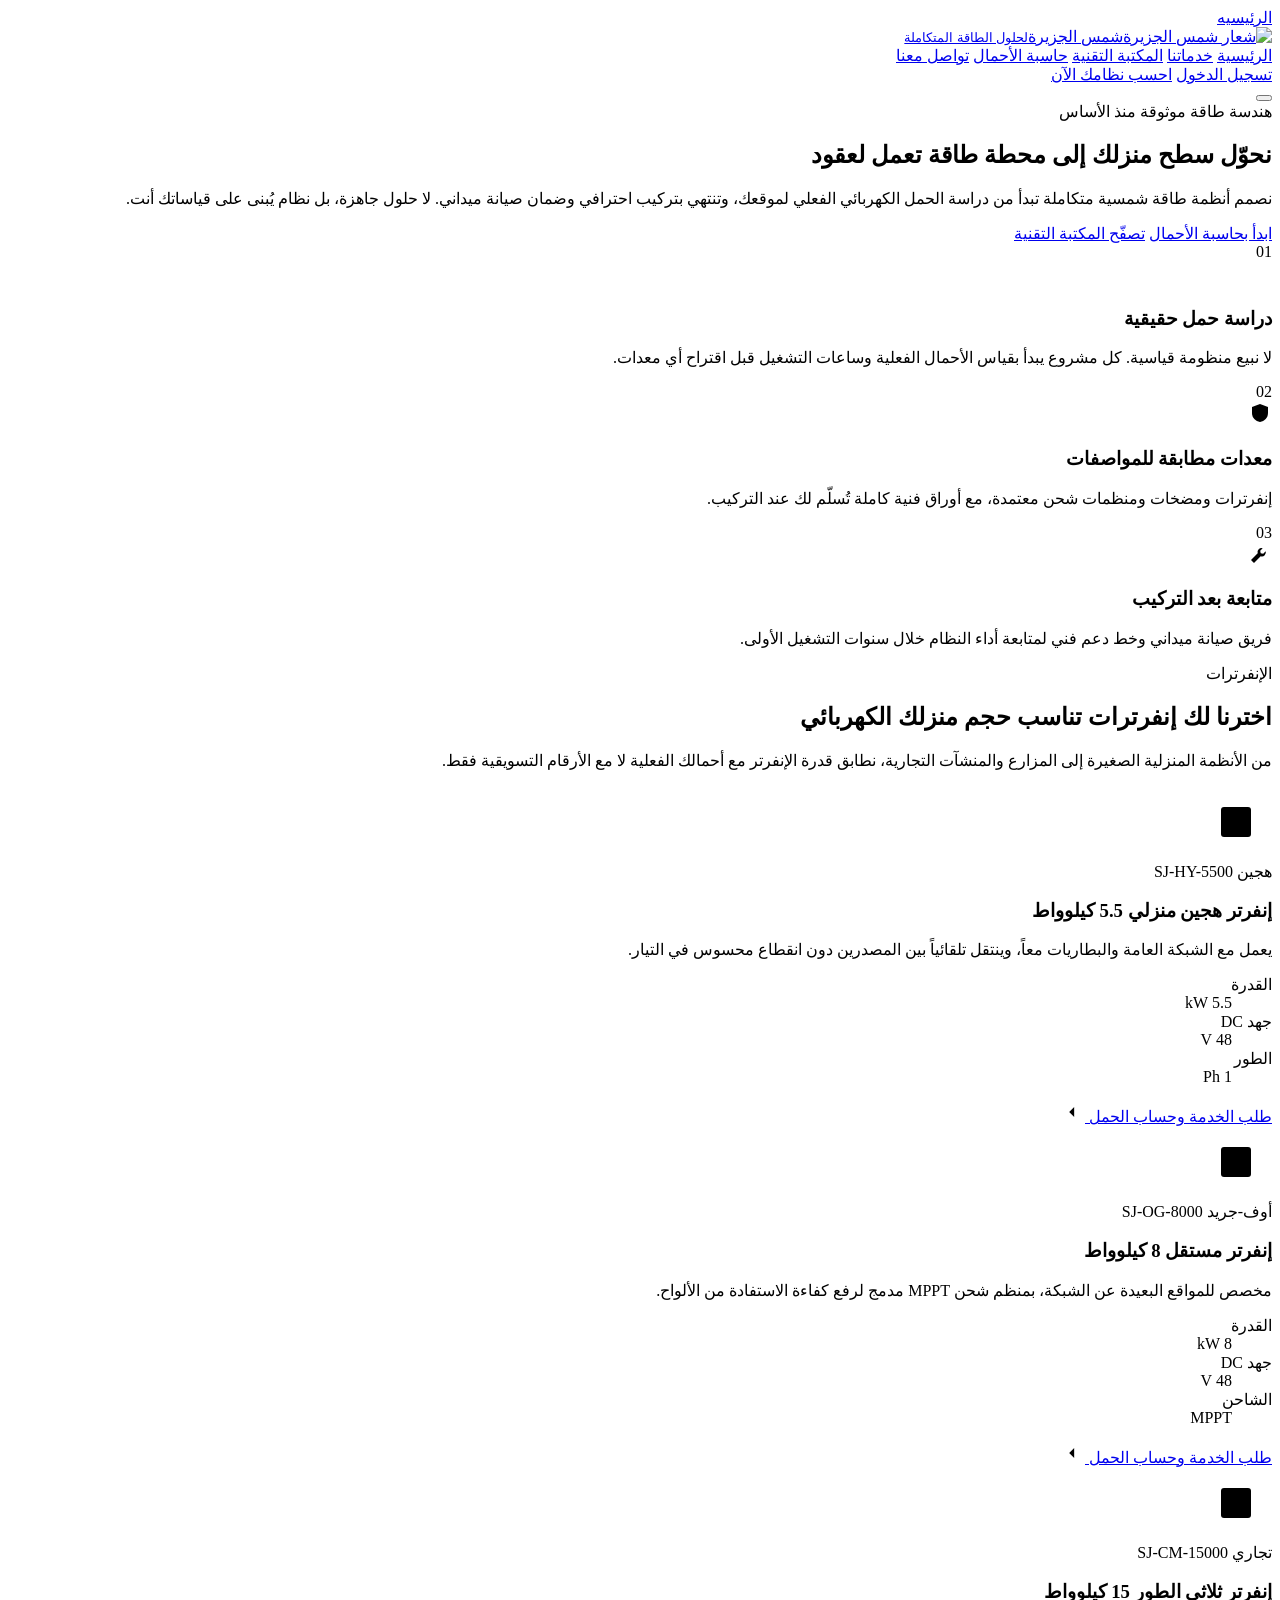
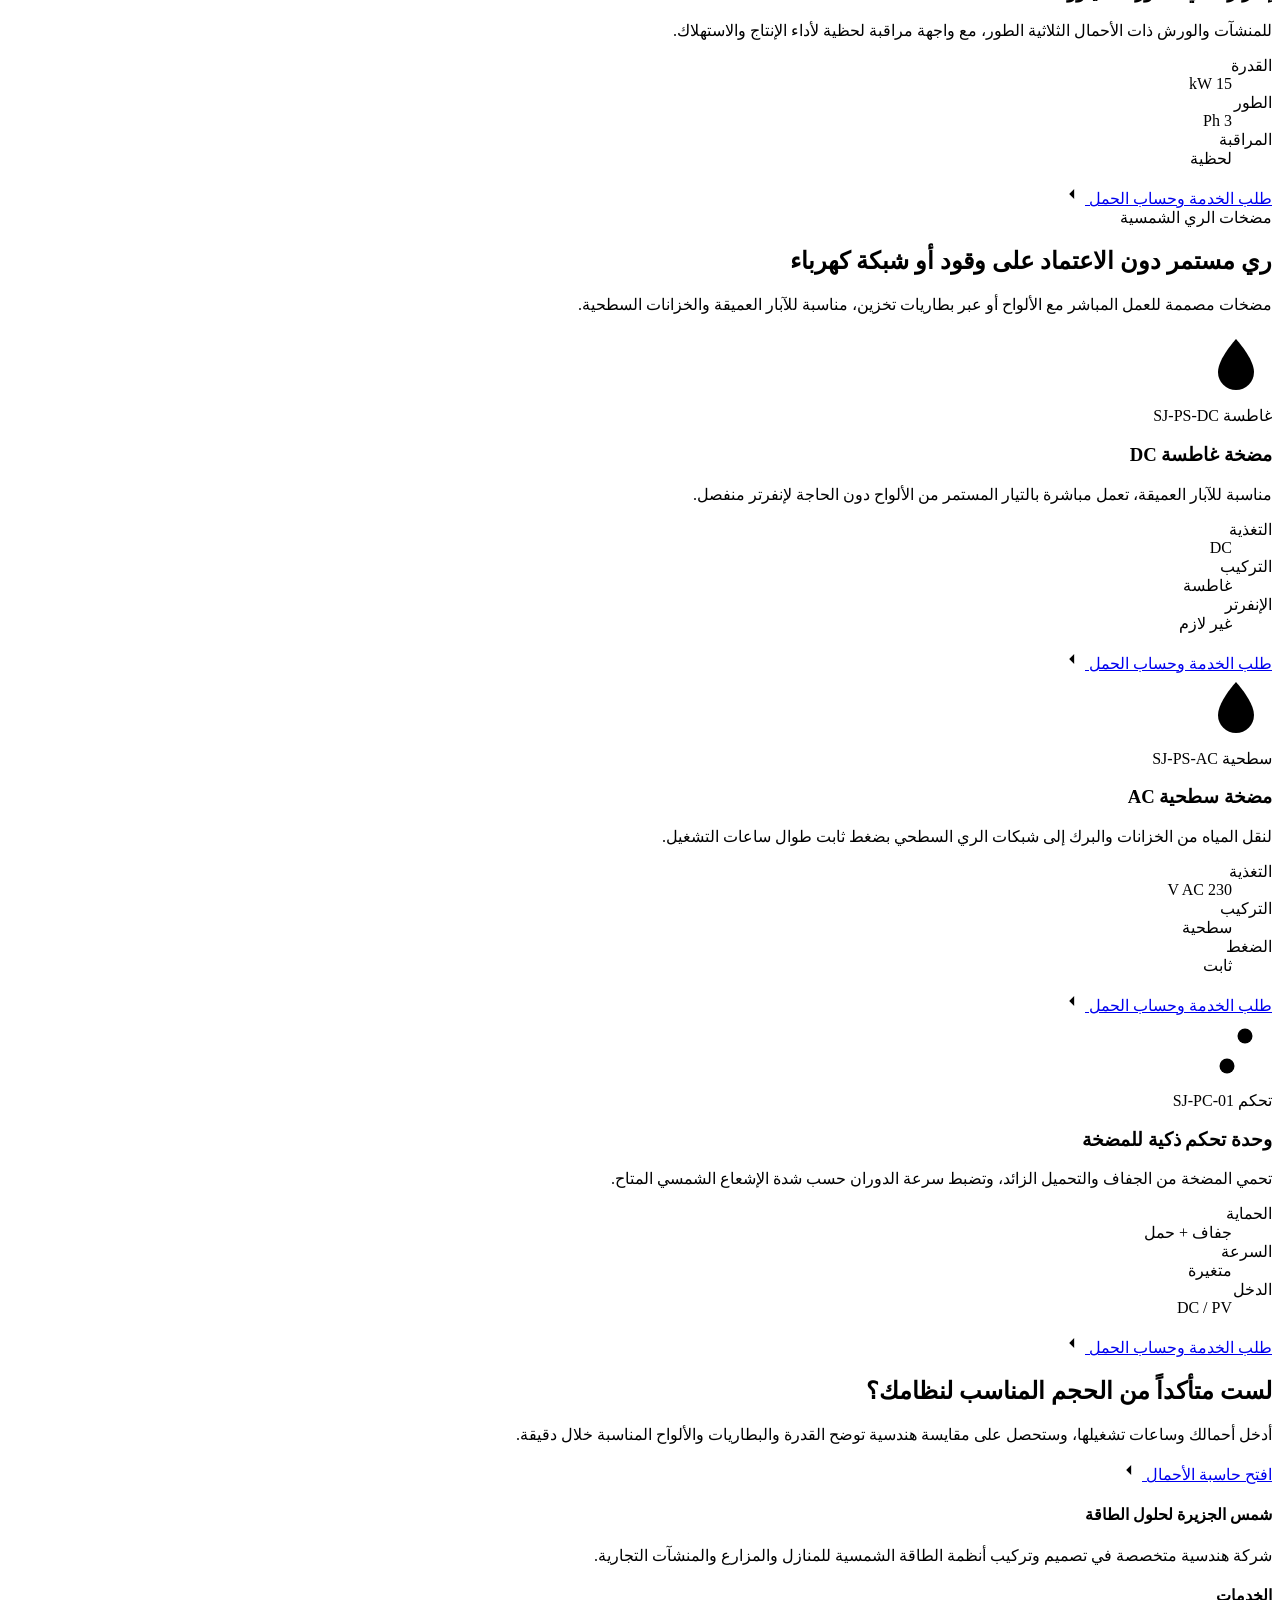
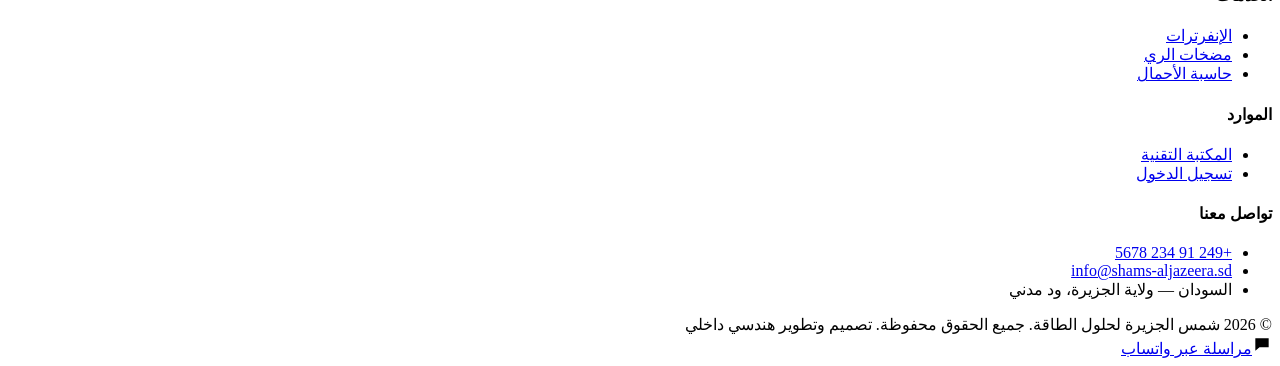
==== index.html @ b2b32249 "Stage 1: HTML pages" ====
<!DOCTYPE html>
<html lang="ar" dir="rtl">
  <head>
    <meta charset="UTF-8">
    <meta name="viewport" content="width=device-width, initial-scale=1.0">
    <title>شمس الجزيرة لحلول الطاقة | أنظمة طاقة شمسية متكاملة</title>
    <meta name="description" content="شمس الجزيرة لحلول الطاقة — تصميم وتوريد وتركيب أنظمة الطاقة الشمسية، الإنفرترات، ومضخات الري الشمسية بضمان هندسي حقيقي في السودان.">
    <link rel="stylesheet" href="style.css">
    <meta name="theme-color" content="#1A2930">
    <link rel="icon" href="favicon.ico" sizes="any">
    <link rel="icon" type="image/png" href="images/logo.png">
    <link rel="apple-touch-icon" href="images/apple-touch-icon.png">
  </head>
  <body>
    <a class="skip-link" href="#main">الرئيسيه</a>
    <noscript>
      <div class="noscript-bar">يتطلب هذا الموقع تفعيل JavaScript لعمل الحاسبة وتسجيل الدخول.</div>
    </noscript>
    <header class="site-header" id="siteHeader">
      <div class="container navbar">
        <!-- ضع صورة الشعار في المسار images/logo.png -->
        <a href="index.html" class="brand" aria-label="شمس الجزيرة لحلول الطاقة - الرئيسية"><img src="images/logo.png" class="brand-logo" width="48" height="48" alt="شعار شمس الجزيرة"><span class="brand-name">شمس الجزيرة<small>لحلول الطاقة المتكاملة</small></span></a>
        <nav class="nav-links" id="navLinks" aria-label="التنقل الرئيسي">
          <a href="index.html" class="is-active" aria-current="page">الرئيسية</a>
          <a href="index.html#services">خدماتنا</a>
          <a href="knowledge.html">المكتبة التقنية</a>
          <a href="calculator.html">حاسبة الأحمال</a>
          <a href="index.html#contact">تواصل معنا</a>
        </nav>
        <div class="nav-actions">
          <a href="login.html" class="btn btn-secondary btn-sm">تسجيل الدخول</a>
          <a href="calculator.html" class="btn btn-primary btn-sm">احسب نظامك الآن</a>
        </div>
        <button type="button" class="nav-toggle" id="navToggle" aria-label="فتح القائمة" aria-expanded="false" aria-controls="navLinks"><span></span><span></span><span></span></button>
      </div>
    </header>
    <main id="main">
      <section class="hero">
        <div class="container hero-inner">
          <div class="hero-copy">
            <span class="badge">هندسة طاقة موثوقة منذ الأساس</span>
            <h1>نحوّل سطح منزلك إلى محطة طاقة تعمل لعقود</h1>
            <p>نصمم أنظمة طاقة شمسية متكاملة تبدأ من دراسة الحمل الكهربائي الفعلي لموقعك، وتنتهي بتركيب احترافي وضمان صيانة ميداني. لا حلول جاهزة، بل نظام يُبنى على قياساتك أنت.</p>
            <div class="hero-actions">
              <a href="calculator.html" class="btn btn-primary btn-lg">ابدأ بحاسبة الأحمال</a>
              <a href="knowledge.html" class="btn btn-secondary btn-lg">تصفّح المكتبة التقنية</a>
            </div>
          </div>
          <div class="hero-visual">
            <div class="hero-image-wrapper">
              <img src="images/hero-solar.jpg" alt="ألواح طاقة شمسية مركبة على سطح" class="hero-img" width="480" height="320" onerror="this.parentNode.style.display='none'">
            </div>
          </div>
        </div>
      </section>
      <section class="section section--tight">
        <div class="container">
          <div class="grid grid-3">
            <div class="card card-feature">
              <span class="card-index mono">01</span>
              <div class="card-icon">
                <svg class="ico" viewBox="0 0 24 24" aria-hidden="true" width="24" height="24"><path d="M4 20V10M10 20V4M16 20v-8M22 20H2"/></svg>
              </div>
              <h3>دراسة حمل حقيقية</h3>
              <p>لا نبيع منظومة قياسية. كل مشروع يبدأ بقياس الأحمال الفعلية وساعات التشغيل قبل اقتراح أي معدات.</p>
            </div>
            <div class="card card-feature">
              <span class="card-index mono">02</span>
              <div class="card-icon">
                <svg class="ico" viewBox="0 0 24 24" aria-hidden="true" width="24" height="24"><path d="M12 3l8 3v6c0 5-3.5 8-8 9-4.5-1-8-4-8-9V6z"/><path d="M9 12l2 2 4-4"/></svg>
              </div>
              <h3>معدات مطابقة للمواصفات</h3>
              <p>إنفرترات ومضخات ومنظمات شحن معتمدة، مع أوراق فنية كاملة تُسلّم لك عند التركيب.</p>
            </div>
            <div class="card card-feature">
              <span class="card-index mono">03</span>
              <div class="card-icon">
                <svg class="ico" viewBox="0 0 24 24" aria-hidden="true" width="24" height="24"><path d="M14.7 6.3a4 4 0 0 0-5 5L3 18l3 3 6.7-6.7a4 4 0 0 0 5-5l-2.5 2.5-2.5-.5-.5-2.5z"/></svg>
              </div>
              <h3>متابعة بعد التركيب</h3>
              <p>فريق صيانة ميداني وخط دعم فني لمتابعة أداء النظام خلال سنوات التشغيل الأولى.</p>
            </div>
          </div>
        </div>
      </section>
      <section class="section section--white" id="services">
        <div class="container">
          <div class="section-head">
            <span class="badge">الإنفرترات</span>
            <h2 class="mt-sm">اخترنا لك إنفرترات تناسب حجم منزلك الكهربائي</h2>
            <p>من الأنظمة المنزلية الصغيرة إلى المزارع والمنشآت التجارية، نطابق قدرة الإنفرتر مع أحمالك الفعلية لا مع الأرقام التسويقية فقط.</p>
          </div>
          <div class="grid grid-3">
            <div class="card card-product">
              <div class="media">
                <svg class="ico" viewBox="0 0 24 24" aria-hidden="true" width="72" height="72"><rect x="7" y="7" width="10" height="10" rx="1"/><path d="M9 3v4M15 3v4M9 17v4M15 17v4M3 9h4M3 15h4M17 9h4M17 15h4"/></svg>
                <img src="images/hybrid-inverter.jpg" alt="إنفرتر هجين منزلي" width="400" height="267" loading="lazy" onerror="this.style.display='none'">
              </div>
              <div class="card-body">
                <div class="card-meta">
                  <span class="badge">هجين</span>
                  <span class="model-tag ltr">SJ-HY-5500</span>
                </div>
                <h3>إنفرتر هجين منزلي 5.5 كيلوواط</h3>
                <p>يعمل مع الشبكة العامة والبطاريات معاً، وينتقل تلقائياً بين المصدرين دون انقطاع محسوس في التيار.</p>
                <dl class="spec-table">
                  <div>
                    <dt>القدرة</dt>
                    <dd>5.5 kW</dd>
                  </div>
                  <div>
                    <dt>جهد DC</dt>
                    <dd>48 V</dd>
                  </div>
                  <div>
                    <dt>الطور</dt>
                    <dd>1 Ph</dd>
                  </div>
                </dl>
                <a href="calculator.html" class="service-request-btn" data-service="إنفرتر هجين منزلي 5.5 كيلوواط">طلب الخدمة وحساب الحمل <svg class="ico" viewBox="0 0 24 24" aria-hidden="true" width="20" height="20"><path d="M19 12H5m6-6-6 6 6 6"/></svg></a>
              </div>
            </div>
            <div class="card card-product">
              <div class="media">
                <svg class="ico" viewBox="0 0 24 24" aria-hidden="true" width="72" height="72"><rect x="7" y="7" width="10" height="10" rx="1"/><path d="M9 3v4M15 3v4M9 17v4M15 17v4M3 9h4M3 15h4M17 9h4M17 15h4"/></svg>
                <img src="images/offgrid-inverter.jpg" alt="إنفرتر مستقل أوف-جريد" width="400" height="267" loading="lazy" onerror="this.style.display='none'">
              </div>
              <div class="card-body">
                <div class="card-meta">
                  <span class="badge">أوف-جريد</span>
                  <span class="model-tag ltr">SJ-OG-8000</span>
                </div>
                <h3>إنفرتر مستقل 8 كيلوواط</h3>
                <p>مخصص للمواقع البعيدة عن الشبكة، بمنظم شحن MPPT مدمج لرفع كفاءة الاستفادة من الألواح.</p>
                <dl class="spec-table">
                  <div>
                    <dt>القدرة</dt>
                    <dd>8 kW</dd>
                  </div>
                  <div>
                    <dt>جهد DC</dt>
                    <dd>48 V</dd>
                  </div>
                  <div>
                    <dt>الشاحن</dt>
                    <dd>MPPT</dd>
                  </div>
                </dl>
                <a href="calculator.html" class="service-request-btn" data-service="إنفرتر مستقل 8 كيلوواط">طلب الخدمة وحساب الحمل <svg class="ico" viewBox="0 0 24 24" aria-hidden="true" width="20" height="20"><path d="M19 12H5m6-6-6 6 6 6"/></svg></a>
              </div>
            </div>
            <div class="card card-product">
              <div class="media">
                <svg class="ico" viewBox="0 0 24 24" aria-hidden="true" width="72" height="72"><rect x="7" y="7" width="10" height="10" rx="1"/><path d="M9 3v4M15 3v4M9 17v4M15 17v4M3 9h4M3 15h4M17 9h4M17 15h4"/></svg>
                <img src="images/commercial-inverter.jpg" alt="إنفرتر تجاري ثلاثي الطور" width="400" height="267" loading="lazy" onerror="this.style.display='none'">
              </div>
              <div class="card-body">
                <div class="card-meta">
                  <span class="badge">تجاري</span>
                  <span class="model-tag ltr">SJ-CM-15000</span>
                </div>
                <h3>إنفرتر ثلاثي الطور 15 كيلوواط</h3>
                <p>للمنشآت والورش ذات الأحمال الثلاثية الطور، مع واجهة مراقبة لحظية لأداء الإنتاج والاستهلاك.</p>
                <dl class="spec-table">
                  <div>
                    <dt>القدرة</dt>
                    <dd>15 kW</dd>
                  </div>
                  <div>
                    <dt>الطور</dt>
                    <dd>3 Ph</dd>
                  </div>
                  <div>
                    <dt>المراقبة</dt>
                    <dd>لحظية</dd>
                  </div>
                </dl>
                <a href="calculator.html" class="service-request-btn" data-service="إنفرتر ثلاثي الطور 15 كيلوواط">طلب الخدمة وحساب الحمل <svg class="ico" viewBox="0 0 24 24" aria-hidden="true" width="20" height="20"><path d="M19 12H5m6-6-6 6 6 6"/></svg></a>
              </div>
            </div>
          </div>
        </div>
      </section>
      <section class="section section--tight" id="pumps">
        <div class="container">
          <div class="section-head">
            <span class="badge">مضخات الري الشمسية</span>
            <h2 class="mt-sm">ري مستمر دون الاعتماد على وقود أو شبكة كهرباء</h2>
            <p>مضخات مصممة للعمل المباشر مع الألواح أو عبر بطاريات تخزين، مناسبة للآبار العميقة والخزانات السطحية.</p>
          </div>
          <div class="grid grid-3">
            <div class="card card-product">
              <div class="media">
                <svg class="ico" viewBox="0 0 24 24" aria-hidden="true" width="72" height="72"><path d="M12 3s6 6.5 6 11a6 6 0 0 1-12 0c0-4.5 6-11 6-11z"/></svg>
                <img src="images/dc-submersible-pump.jpg" alt="مضخة غاطسة تيار مستمر" width="400" height="267" loading="lazy" onerror="this.style.display='none'">
              </div>
              <div class="card-body">
                <div class="card-meta">
                  <span class="badge">غاطسة</span>
                  <span class="model-tag ltr">SJ-PS-DC</span>
                </div>
                <h3>مضخة غاطسة DC</h3>
                <p>مناسبة للآبار العميقة، تعمل مباشرة بالتيار المستمر من الألواح دون الحاجة لإنفرتر منفصل.</p>
                <dl class="spec-table">
                  <div>
                    <dt>التغذية</dt>
                    <dd>DC</dd>
                  </div>
                  <div>
                    <dt>التركيب</dt>
                    <dd>غاطسة</dd>
                  </div>
                  <div>
                    <dt>الإنفرتر</dt>
                    <dd>غير لازم</dd>
                  </div>
                </dl>
                <a href="calculator.html" class="service-request-btn" data-service="مضخة غاطسة DC">طلب الخدمة وحساب الحمل <svg class="ico" viewBox="0 0 24 24" aria-hidden="true" width="20" height="20"><path d="M19 12H5m6-6-6 6 6 6"/></svg></a>
              </div>
            </div>
            <div class="card card-product">
              <div class="media">
                <svg class="ico" viewBox="0 0 24 24" aria-hidden="true" width="72" height="72"><path d="M12 3s6 6.5 6 11a6 6 0 0 1-12 0c0-4.5 6-11 6-11z"/></svg>
                <img src="images/ac-surface-pump.jpg" alt="مضخة سطحية تيار متردد" width="400" height="267" loading="lazy" onerror="this.style.display='none'">
              </div>
              <div class="card-body">
                <div class="card-meta">
                  <span class="badge">سطحية</span>
                  <span class="model-tag ltr">SJ-PS-AC</span>
                </div>
                <h3>مضخة سطحية AC</h3>
                <p>لنقل المياه من الخزانات والبرك إلى شبكات الري السطحي بضغط ثابت طوال ساعات التشغيل.</p>
                <dl class="spec-table">
                  <div>
                    <dt>التغذية</dt>
                    <dd>230 V AC</dd>
                  </div>
                  <div>
                    <dt>التركيب</dt>
                    <dd>سطحية</dd>
                  </div>
                  <div>
                    <dt>الضغط</dt>
                    <dd>ثابت</dd>
                  </div>
                </dl>
                <a href="calculator.html" class="service-request-btn" data-service="مضخة سطحية AC">طلب الخدمة وحساب الحمل <svg class="ico" viewBox="0 0 24 24" aria-hidden="true" width="20" height="20"><path d="M19 12H5m6-6-6 6 6 6"/></svg></a>
              </div>
            </div>
            <div class="card card-product">
              <div class="media">
                <svg class="ico" viewBox="0 0 24 24" aria-hidden="true" width="72" height="72"><path d="M4 7h8M18 7h2M4 17h2M12 17h8"/><circle cx="15" cy="7" r="2.5"/><circle cx="9" cy="17" r="2.5"/></svg>
                <img src="images/pump-controller.jpg" alt="وحدة تحكم ذكية للمضخة" width="400" height="267" loading="lazy" onerror="this.style.display='none'">
              </div>
              <div class="card-body">
                <div class="card-meta">
                  <span class="badge">تحكم</span>
                  <span class="model-tag ltr">SJ-PC-01</span>
                </div>
                <h3>وحدة تحكم ذكية للمضخة</h3>
                <p>تحمي المضخة من الجفاف والتحميل الزائد، وتضبط سرعة الدوران حسب شدة الإشعاع الشمسي المتاح.</p>
                <dl class="spec-table">
                  <div>
                    <dt>الحماية</dt>
                    <dd>جفاف + حمل</dd>
                  </div>
                  <div>
                    <dt>السرعة</dt>
                    <dd>متغيرة</dd>
                  </div>
                  <div>
                    <dt>الدخل</dt>
                    <dd>DC / PV</dd>
                  </div>
                </dl>
                <a href="calculator.html" class="service-request-btn" data-service="وحدة تحكم ذكية للمضخة">طلب الخدمة وحساب الحمل <svg class="ico" viewBox="0 0 24 24" aria-hidden="true" width="20" height="20"><path d="M19 12H5m6-6-6 6 6 6"/></svg></a>
              </div>
            </div>
          </div>
        </div>
      </section>
      <section class="section">
        <div class="container">
          <div class="card cta-band">
            <div>
              <h2>لست متأكداً من الحجم المناسب لنظامك؟</h2>
              <p class="mt-sm">أدخل أحمالك وساعات تشغيلها، وستحصل على مقايسة هندسية توضح القدرة والبطاريات والألواح المناسبة خلال دقيقة.</p>
            </div>
            <a href="calculator.html" class="btn btn-success btn-lg">افتح حاسبة الأحمال <svg class="ico" viewBox="0 0 24 24" aria-hidden="true" width="20" height="20"><path d="M19 12H5m6-6-6 6 6 6"/></svg></a>
          </div>
        </div>
      </section>
    </main>
    <footer class="site-footer" id="contact">
      <div class="container footer-inner">
        <div class="footer-col">
          <h4>شمس الجزيرة لحلول الطاقة</h4>
          <p>شركة هندسية متخصصة في تصميم وتركيب أنظمة الطاقة الشمسية للمنازل والمزارع والمنشآت التجارية.</p>
        </div>
        <div class="footer-col">
          <h4>الخدمات</h4>
          <ul>
            <li><a href="index.html#services">الإنفرترات</a></li>
            <li><a href="index.html#pumps">مضخات الري</a></li>
            <li><a href="calculator.html">حاسبة الأحمال</a></li>
          </ul>
        </div>
        <div class="footer-col">
          <h4>الموارد</h4>
          <ul>
            <li><a href="knowledge.html">المكتبة التقنية</a></li>
            <li><a href="login.html">تسجيل الدخول</a></li>
          </ul>
        </div>
        <div class="footer-col">
          <h4>تواصل معنا</h4>
          <ul>
            <li><a href="tel:+249912345678" class="ltr mono">+249 91 234 5678</a></li>
            <li><a href="mailto:info@shams-aljazeera.sd">info@shams-aljazeera.sd</a></li>
            <li>السودان — ولاية الجزيرة، ود مدني</li>
          </ul>
        </div>
      </div>
      <div class="container footer-bottom">
        <span>© 2026 شمس الجزيرة لحلول الطاقة. جميع الحقوق محفوظة.</span>
        <span>تصميم وتطوير هندسي داخلي</span>
      </div>
    </footer>
    <a class="float-contact no-print" href="https://wa.me/249912345678" target="_blank" rel="noopener" aria-label="مراسلة شمس الجزيرة عبر واتساب"><svg class="ico" viewBox="0 0 24 24" aria-hidden="true" width="20" height="20"><path d="M4 5h16v11H9l-5 4z"/><path d="M8 9h8M8 12h5"/></svg><span>مراسلة عبر واتساب</span></a>
    <script src="calc.js"></script>
  </body>
</html>
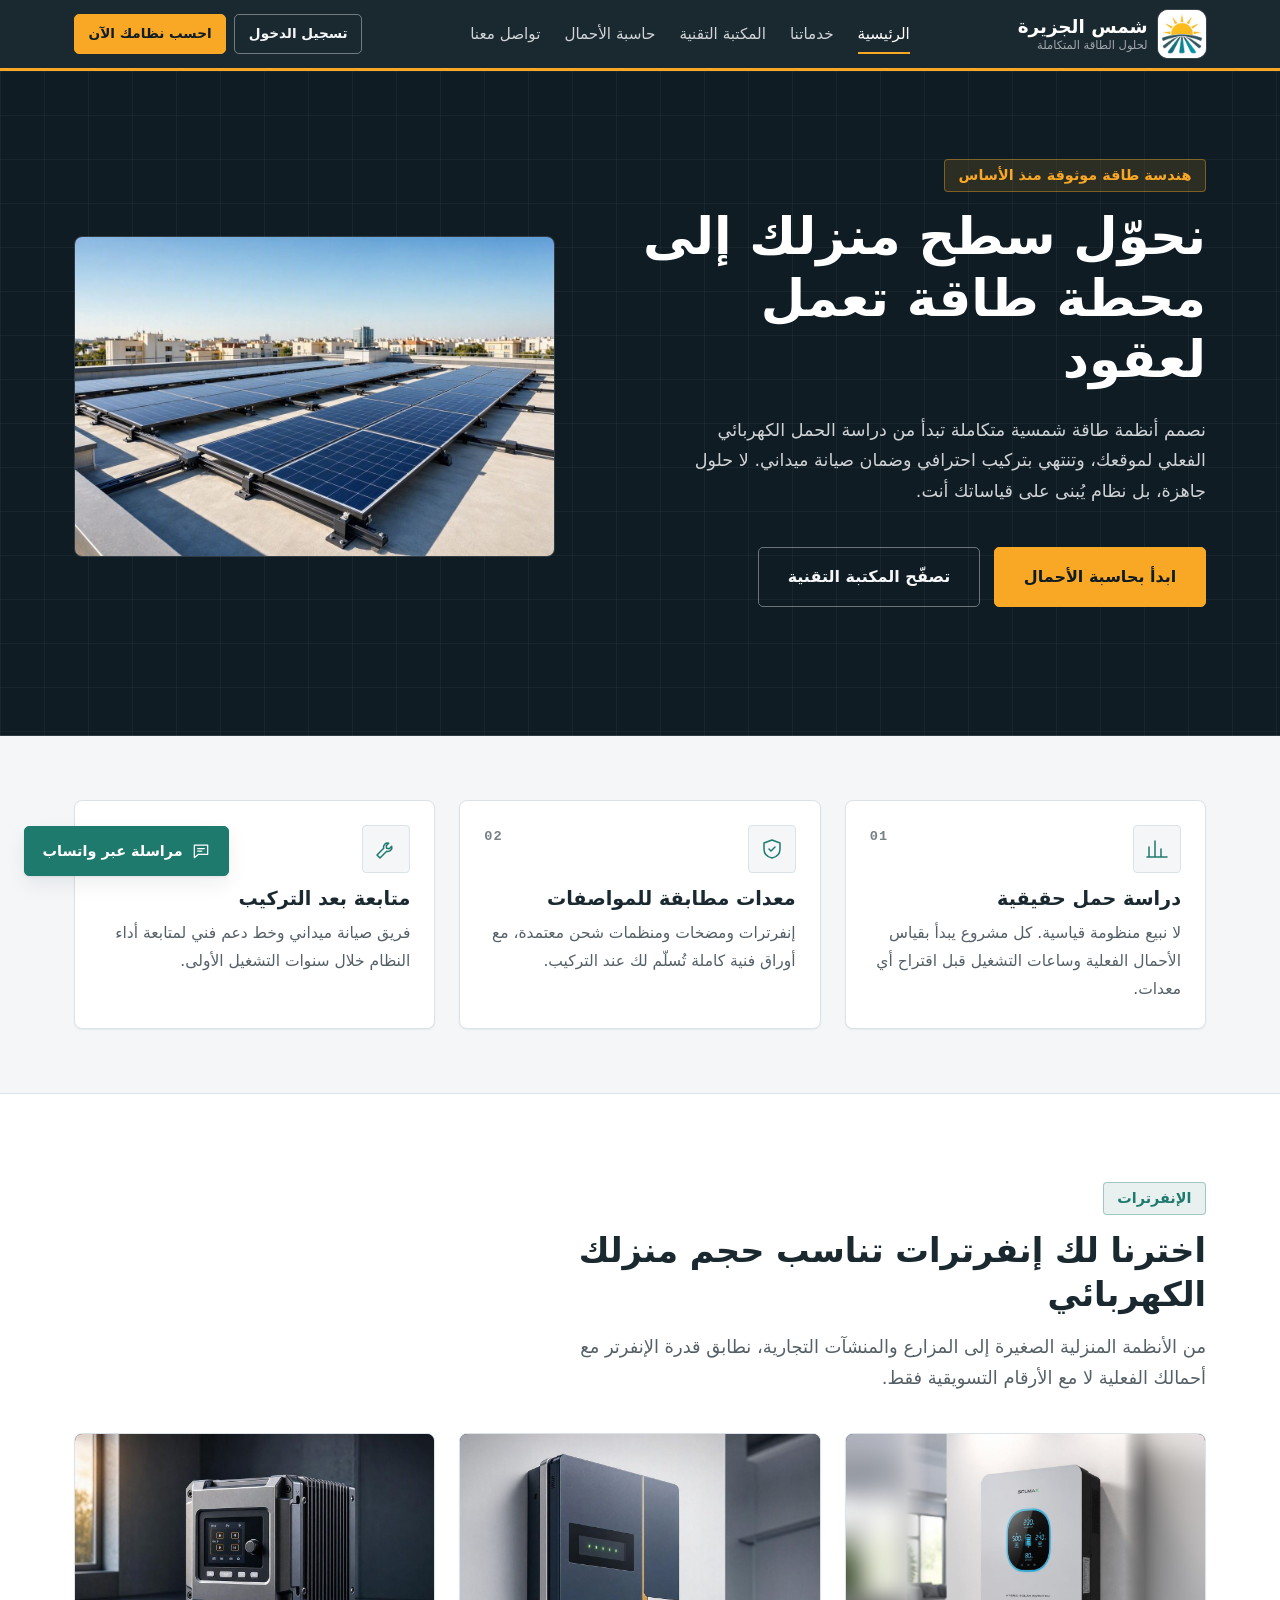
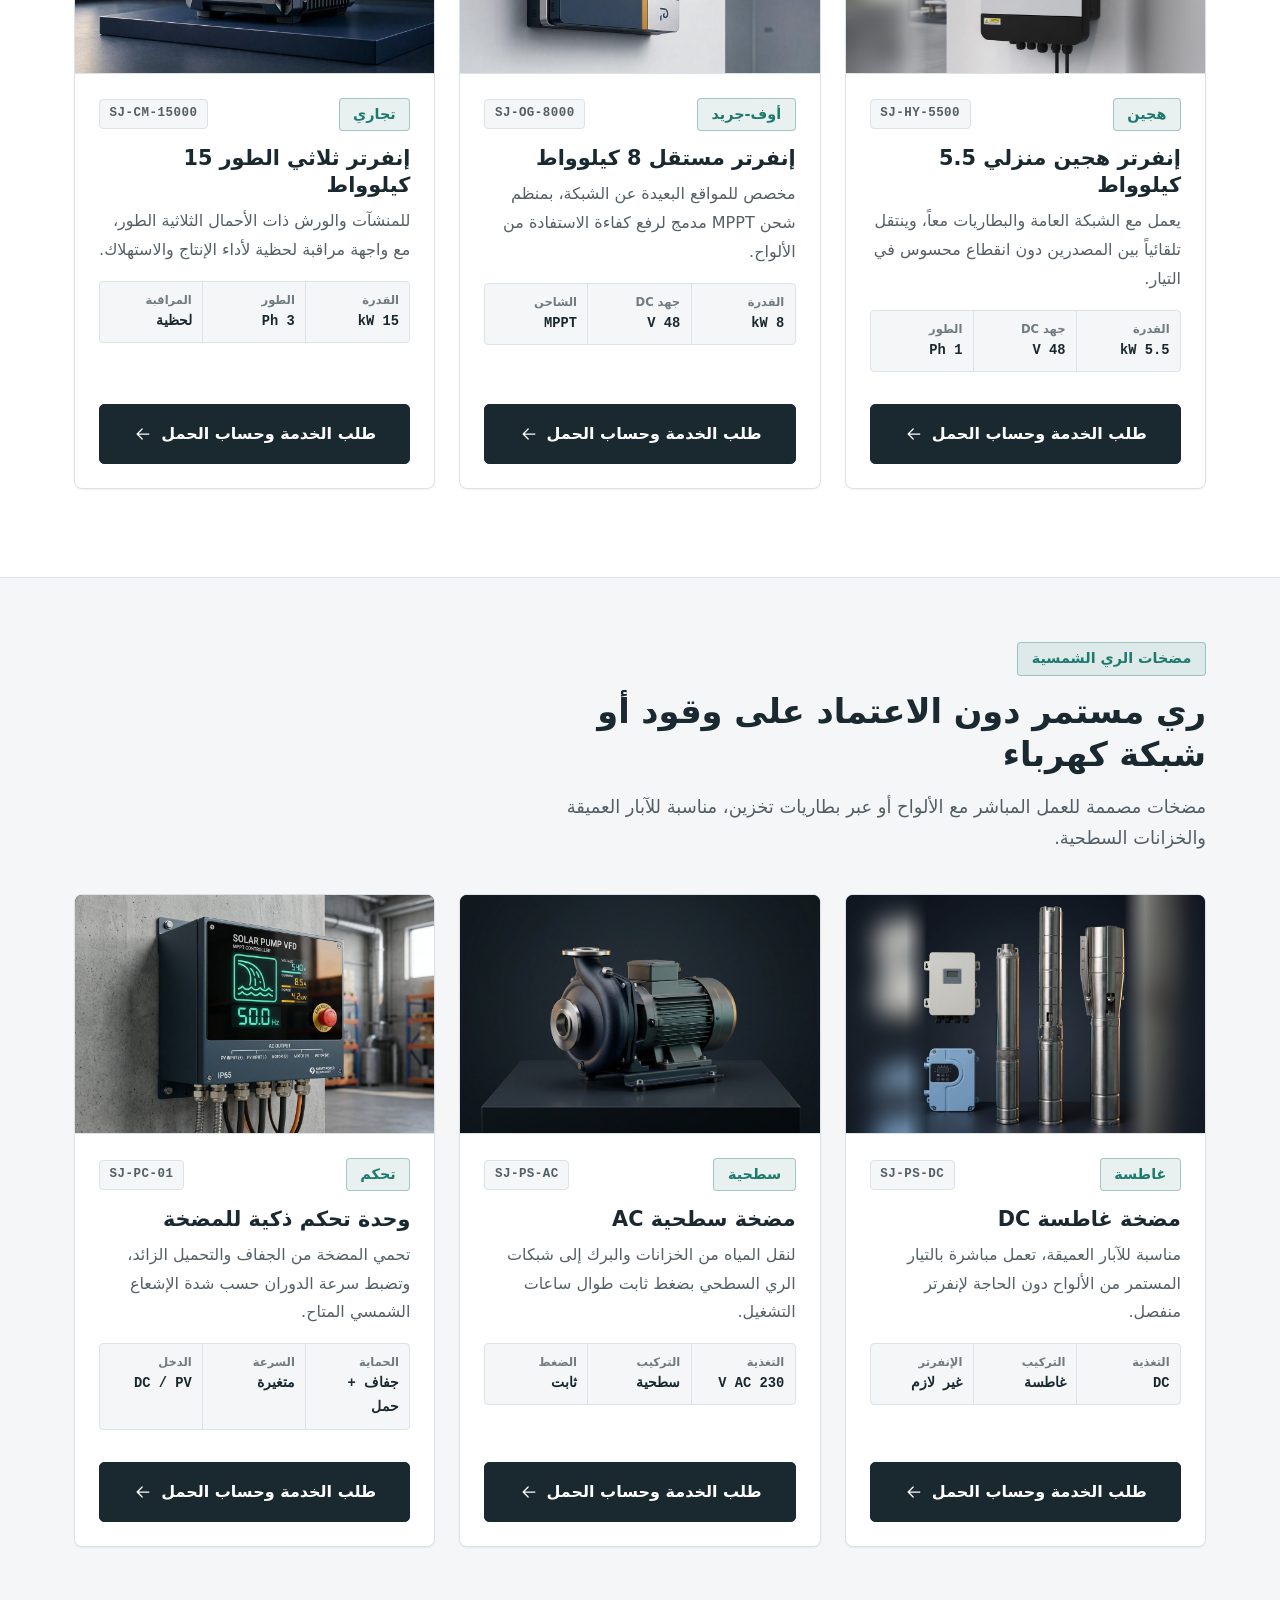
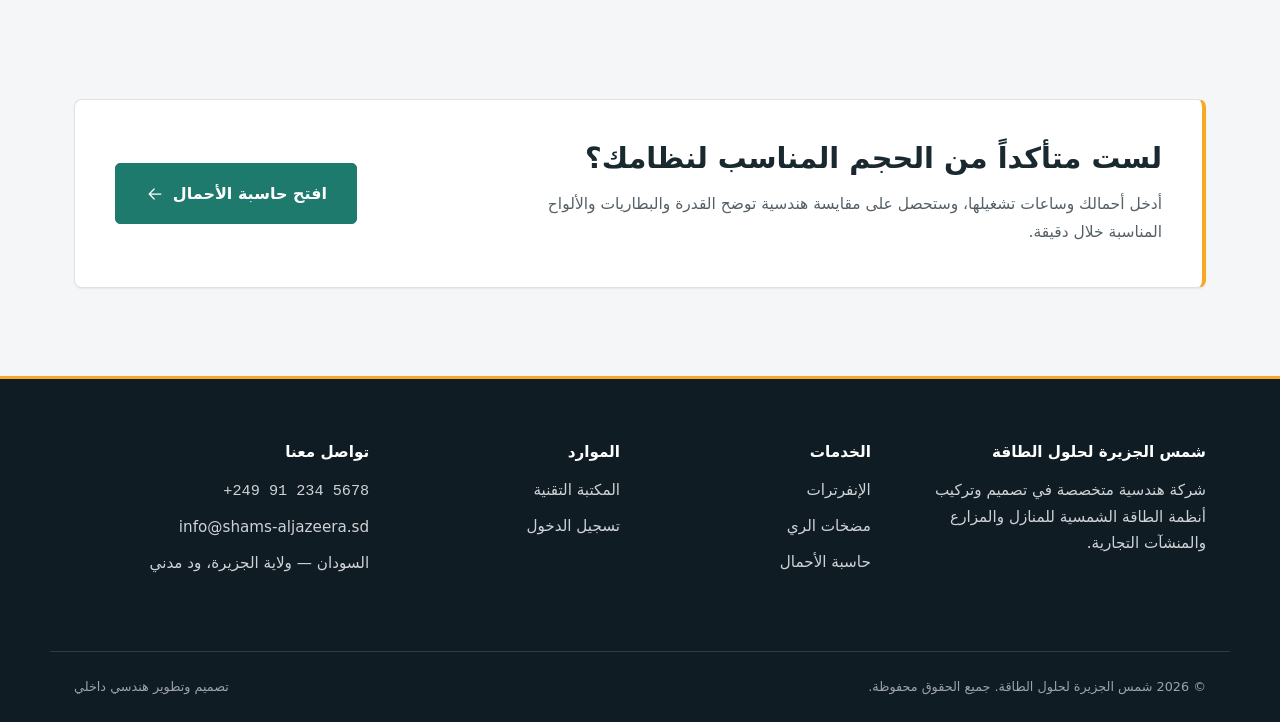
==== commit 9171867e: "index.html" ====
--- a/index.html
+++ b/index.html
@@ -322,7 +322,7 @@
         </div>
       </div>
       <div class="container footer-bottom">
-        <span>© 2026 شمس الجزيرة لحلول الطاقة. جميع الحقوق محفوظة.</span>
+        <span>&copy 2026 شمس الجزيرة لحلول الطاقة. جميع الحقوق محفوظة.</span>
         <span>تصميم وتطوير هندسي داخلي</span>
       </div>
     </footer>
--- a/style.css
+++ b/style.css
@@ -0,0 +1,300 @@
+:root{
+  --ink-900:#0F1C24; --ink:#1A2930; --gold:#F9A826; --gold-dark:#D98200;
+  --teal:#2A9D8F; --teal-dark:#1F7A6E; --bg:#F4F6F8; --white:#FFFFFF; --line:#DCE3E8;
+  --ink-70:rgba(26,41,48,.74); --ink-45:rgba(26,41,48,.6); --ink-06:rgba(26,41,48,.05);
+  --gold-15:rgba(249,168,38,.14); --teal-12:rgba(31,122,110,.10); --danger:#B3261E; --danger-12:rgba(179,38,30,.08);
+  --on-dark:rgba(244,246,248,.84); --on-dark-dim:rgba(244,246,248,.62); --line-dark:rgba(244,246,248,.14);
+  --shadow-1:0 1px 2px rgba(15,28,36,.06);
+  --shadow-2:0 1px 3px rgba(15,28,36,.08),0 8px 20px rgba(15,28,36,.07);
+  --font:"Segoe UI",Tahoma,"Geeza Pro",system-ui,-apple-system,sans-serif;
+  --mono:ui-monospace,"SF Mono",Consolas,"Liberation Mono","Courier New",monospace;
+  --fs-display:clamp(2rem,1.3rem + 2.8vw,3.2rem); --fs-h1:clamp(1.7rem,1.3rem + 1.6vw,2.3rem);
+  --fs-h2:clamp(1.4rem,1.15rem + 1vw,1.8rem); --fs-h3:1.15rem; --fs-lead:1.1rem; --fs-body:1rem; --fs-small:.875rem;
+  --sp-xs:.5rem; --sp-sm:.875rem; --sp-md:1.5rem; --sp-lg:2.5rem; --sp-xl:4rem; --sp-2xl:5.5rem;
+  --r-sm:4px; --r-btn:5px; --r-md:8px; --container:1180px; --header-h:68px;
+  --ease:cubic-bezier(.22,1,.36,1); --t-fast:160ms var(--ease); --t-base:260ms var(--ease);
+}
+*,*::before,*::after{box-sizing:border-box;margin:0;padding:0}
+html{scroll-behavior:smooth;scroll-padding-top:calc(var(--header-h) + 12px)}
+body{direction:rtl;text-align:right;min-height:100vh;display:flex;flex-direction:column;font-family:var(--font);font-size:var(--fs-body);font-weight:500;line-height:1.75;color:var(--ink);background:var(--bg);font-variant-numeric:tabular-nums;-webkit-font-smoothing:antialiased;text-rendering:optimizeLegibility}
+body>main,body>section{flex:1 0 auto}
+img,svg{max-width:100%;display:block}
+a{color:inherit;text-decoration:none}
+ul,ol{list-style:none}
+button,input,select,textarea{font-family:inherit;font-size:inherit;color:inherit}
+button{cursor:pointer;border:none;background:none}
+:focus-visible{outline:3px solid var(--teal);outline-offset:3px;border-radius:var(--r-sm)}
+h1,h2,h3,h4{line-height:1.3;font-weight:700;color:var(--ink)}
+h1{font-size:var(--fs-h1)} h2{font-size:var(--fs-h2)} h3{font-size:var(--fs-h3)}
+p{color:var(--ink-70);max-width:66ch}
+.ltr{direction:ltr;unicode-bidi:isolate;display:inline-block}
+.mono{font-family:var(--mono)}
+.mt-sm{margin-top:var(--sp-sm)} .mt-md{margin-top:var(--sp-md)}
+.visually-hidden{position:absolute;width:1px;height:1px;overflow:hidden;clip:rect(0 0 0 0);white-space:nowrap}
+.skip-link{position:absolute;top:-100px;right:var(--sp-md);z-index:100;background:var(--gold);color:var(--ink-900);padding:.6rem 1rem;border-radius:var(--r-sm);font-weight:700}
+.skip-link:focus{top:var(--sp-xs)}
+.ico{width:20px;height:20px;flex-shrink:0;fill:none;stroke:currentColor;stroke-width:1.5;stroke-linecap:round;stroke-linejoin:round}
+.container{width:100%;max-width:var(--container);margin-inline:auto;padding-inline:var(--sp-md)}
+.section{padding-block:var(--sp-2xl)} .section--tight{padding-block:var(--sp-xl)}
+.section--white{background:var(--white);border-block:1px solid var(--line)}
+.section-head{max-width:680px;margin-bottom:var(--sp-lg)}
+.section-head p{margin-top:var(--sp-sm);font-size:1.12rem}
+.section-head h2{font-size:clamp(1.55rem,1.2rem + 1.3vw,2.1rem)}
+
+
+.site-header{position:sticky;top:0;z-index:50;background:var(--ink);color:var(--bg);border-bottom:3px solid var(--gold)}
+.navbar{display:flex;align-items:center;justify-content:space-between;gap:var(--sp-md);min-height:var(--header-h)}
+.brand{display:flex;align-items:center;gap:.65rem;color:var(--white);font-weight:700;font-size:1.15rem}
+.brand-logo{width:48px;height:48px;border-radius:10px;background:#fff;object-fit:contain;flex-shrink:0;box-shadow:0 0 0 1px rgba(255,255,255,.14)}
+.brand-name{display:flex;flex-direction:column;line-height:1.25}
+.brand-name small{font-size:.72rem;font-weight:500;color:var(--on-dark-dim)}
+.nav-links{display:flex;align-items:center;gap:var(--sp-md)}
+.nav-links a{position:relative;font-size:.95rem;color:var(--on-dark);padding-block:.45rem;transition:color var(--t-fast)}
+.nav-links a::after{content:"";position:absolute;right:0;bottom:0;width:0;height:2px;background:var(--gold);transition:width var(--t-base)}
+.nav-links a:hover,.nav-links a.is-active{color:var(--white)}
+.nav-links a:hover::after,.nav-links a.is-active::after{width:100%}
+.nav-actions{display:flex;align-items:center;gap:var(--sp-xs)}
+.user-chip{display:inline-flex;align-items:center;gap:.45rem;padding:.4rem .8rem;border:1px solid rgba(249,168,38,.5);border-radius:var(--r-btn);background:rgba(249,168,38,.08);color:var(--white);font-size:.88rem;max-width:210px}
+.user-chip .ico{color:var(--gold);width:18px;height:18px}
+.user-chip span{overflow:hidden;text-overflow:ellipsis;white-space:nowrap}
+.nav-toggle{display:none;flex-direction:column;gap:5px;padding:.5rem;border-radius:var(--r-sm)}
+.nav-toggle span{width:24px;height:2px;background:var(--white);border-radius:2px;transition:transform var(--t-base),opacity var(--t-fast)}
+.site-header.is-open .nav-toggle span:nth-child(1){transform:translateY(7px) rotate(45deg)}
+.site-header.is-open .nav-toggle span:nth-child(2){opacity:0}
+.site-header.is-open .nav-toggle span:nth-child(3){transform:translateY(-7px) rotate(-45deg)}
+
+.btn{display:inline-flex;align-items:center;justify-content:center;gap:.5rem;padding:.8rem 1.4rem;border-radius:var(--r-btn);border:1px solid transparent;font-size:.95rem;font-weight:700;white-space:nowrap;transition:background-color var(--t-fast),color var(--t-fast),border-color var(--t-fast)}
+.btn:active{transform:translateY(1px)}
+.btn:disabled{opacity:.55;cursor:not-allowed}
+.btn-primary{background:var(--gold);color:var(--ink-900);border-color:var(--gold)}
+.btn-primary:hover{background:#FBB94D}
+.btn-secondary{color:var(--bg);border-color:rgba(244,246,248,.4)}
+.btn-secondary:hover{border-color:var(--white);background:rgba(244,246,248,.08)}
+.btn-outline{color:var(--ink);border-color:var(--line);background:var(--white)}
+.btn-outline:hover{border-color:var(--teal-dark);color:var(--teal-dark)}
+.btn-success{background:var(--teal-dark);color:var(--white);border-color:var(--teal-dark)}
+.btn-success:hover{background:#186057}
+.btn-danger-ghost{color:var(--danger);border-color:rgba(179,38,30,.35);padding:.35rem .7rem;font-size:.8rem}
+.btn-danger-ghost:hover{background:var(--danger-12);border-color:var(--danger)}
+.btn-block{width:100%} .btn-lg{padding:.95rem 1.8rem;font-size:1rem} .btn-sm{padding:.45rem .85rem;font-size:.85rem}
+.service-request-btn{display:inline-flex;align-items:center;justify-content:center;gap:.5rem;width:100%;margin-top:auto;padding:.95rem 1.4rem;border:1px solid var(--ink);border-radius:var(--r-btn);background:var(--ink);color:var(--white);font-size:1rem;font-weight:700;transition:background-color var(--t-fast),border-color var(--t-fast)}
+.service-request-btn:hover{background:var(--teal-dark);border-color:var(--teal-dark)}
+.service-request-btn .ico{transition:transform var(--t-base)}
+.service-request-btn:hover .ico{transform:translateX(-4px)}
+
+.card{background:var(--white);border:1px solid var(--line);border-radius:var(--r-md);box-shadow:var(--shadow-1);padding:var(--sp-md)}
+.card h3{margin-bottom:.5rem;font-size:1.2rem} .card p{font-size:.97rem;line-height:1.8}
+.card-feature{position:relative}
+.card-index{position:absolute;top:var(--sp-md);inset-inline-end:var(--sp-md);font-family:var(--mono);font-size:.85rem;font-weight:700;color:var(--ink-45);letter-spacing:.08em}
+.card-icon{width:48px;height:48px;display:flex;align-items:center;justify-content:center;margin-bottom:var(--sp-sm);border:1px solid var(--line);border-radius:var(--r-sm);background:var(--bg);color:var(--teal-dark)}
+.card-icon .ico{width:24px;height:24px;stroke-width:1.5}
+.badge{display:inline-flex;align-items:center;align-self:flex-start;gap:.4rem;padding:.3rem .85rem;border:1px solid rgba(31,122,110,.35);border-radius:var(--r-sm);background:var(--teal-12);color:var(--teal-dark);font-size:.9rem;font-weight:700;line-height:1.5}
+.card-product{display:flex;flex-direction:column;padding:0;overflow:hidden;transition:border-color var(--t-base),box-shadow var(--t-base)}
+.card-product:hover{border-color:var(--teal);box-shadow:var(--shadow-2)}
+.card-body{display:flex;flex:1;flex-direction:column;gap:.5rem;padding:var(--sp-md)}
+.card-body h3{margin:.4rem 0 0;font-size:1.3rem}
+.card-body p{font-size:1rem;color:var(--ink-70)}
+.card-meta{display:flex;align-items:center;justify-content:space-between;gap:var(--sp-xs)}
+.model-tag{padding:.2rem .6rem;border:1px solid var(--line);border-radius:var(--r-sm);background:var(--bg);font-family:var(--mono);font-size:.78rem;font-weight:700;letter-spacing:.04em;color:var(--ink-70)}
+.media{position:relative;aspect-ratio:3/2;background-color:var(--ink-900);background-image:linear-gradient(rgba(244,246,248,.05) 1px,transparent 1px),linear-gradient(90deg,rgba(244,246,248,.05) 1px,transparent 1px);background-size:28px 28px;color:rgba(249,168,38,.55);display:flex;align-items:center;justify-content:center;border-bottom:1px solid var(--line);overflow:hidden}
+.media>.ico{width:72px;height:72px;stroke-width:1}
+.media img{position:absolute;inset:0;width:100%;height:100%;object-fit:cover}
+.spec-table{display:grid;grid-template-columns:repeat(3,1fr);margin:.5rem 0 var(--sp-md);border:1px solid var(--line);border-radius:var(--r-sm);overflow:hidden;background:var(--bg)}
+.spec-table div{padding:.5rem .65rem;border-inline-start:1px solid var(--line)}
+.spec-table div:first-child{border-inline-start:0}
+.spec-table dt{font-size:.72rem;color:var(--ink-45);font-weight:600}
+.spec-table dd{font-family:var(--mono);font-size:.86rem;font-weight:700;color:var(--ink)}
+
+.hero{background-color:var(--ink-900);color:var(--bg);background-image:linear-gradient(rgba(244,246,248,.045) 1px,transparent 1px),linear-gradient(90deg,rgba(244,246,248,.045) 1px,transparent 1px);background-size:44px 44px;border-bottom:1px solid var(--line-dark)}
+.hero-inner{display:grid;grid-template-columns:1.1fr .9fr;align-items:center;gap:var(--sp-xl);padding-block:var(--sp-2xl)}
+.hero-copy h1{font-size:var(--fs-display);color:var(--white);margin:var(--sp-sm) 0 var(--sp-md);line-height:1.2}
+.hero-copy .badge{background:rgba(249,168,38,.12);color:var(--gold);border-color:rgba(249,168,38,.4)}
+.hero-copy p{color:var(--on-dark);font-size:var(--fs-lead);max-width:48ch;margin-bottom:var(--sp-lg)}
+.hero-actions{display:flex;flex-wrap:wrap;gap:var(--sp-sm);margin-bottom:var(--sp-lg)}
+.hero-image-wrapper{border:1px solid var(--line-dark);border-radius:var(--r-md);overflow:hidden;margin-bottom:var(--sp-sm)}
+.hero-img{width:100%;height:auto;aspect-ratio:3/2;object-fit:cover}
+
+.pulse-dot{width:9px;height:9px;border-radius:50%;background:#34D3B8;animation:blink 2s steps(2,jump-none) infinite}
+@keyframes blink{0%{opacity:1}50%{opacity:.35}100%{opacity:1}}
+
+.grid{display:grid;gap:var(--sp-md)}
+.grid-2{grid-template-columns:repeat(2,1fr)} .grid-3{grid-template-columns:repeat(3,1fr)} .grid-4{grid-template-columns:repeat(4,1fr)}
+.cta-band{display:flex;align-items:center;justify-content:space-between;gap:var(--sp-lg);flex-wrap:wrap;padding:var(--sp-lg);border-inline-start:4px solid var(--gold)}
+
+.form-shell{display:flex;align-items:center;justify-content:center;padding:var(--sp-lg) var(--sp-md);min-height:calc(100vh - var(--header-h))}
+.form-card{width:100%;max-width:460px;background:var(--white);border:1px solid var(--line);border-radius:var(--r-md);box-shadow:var(--shadow-2);padding:var(--sp-lg)}
+.form-card--wide{max-width:800px}
+.form-head{margin-bottom:var(--sp-md)}
+.form-head h1{font-size:var(--fs-h2);margin-bottom:.4rem}
+.form-group{margin-bottom:var(--sp-sm)}
+.form-group>label,.form-label{display:block;font-size:var(--fs-small);font-weight:700;margin-bottom:.4rem}
+.form-hint{display:block;font-size:.8rem;color:var(--ink-45);margin-top:.3rem;font-weight:500}
+.form-control{width:100%;padding:.75rem .9rem;border:1px solid rgba(26,41,48,.28);border-radius:var(--r-btn);background:var(--white);transition:border-color var(--t-fast),box-shadow var(--t-fast)}
+.form-control:hover{border-color:var(--ink-70)}
+.form-control:focus{outline:none;border-color:var(--teal-dark);box-shadow:0 0 0 3px var(--teal-12)}
+select.form-control{appearance:none;padding-inline-end:2.2rem;background-image:linear-gradient(45deg,transparent 50%,var(--ink) 50%),linear-gradient(135deg,var(--ink) 50%,transparent 50%);background-size:5px 5px;background-repeat:no-repeat;background-position:calc(0% + 1.1rem) 52%,calc(0% + .8rem) 52%}
+.form-row{display:grid;grid-template-columns:1fr 1fr;gap:var(--sp-md)}
+.field{position:relative}
+.field .ico{position:absolute;inset-inline-start:.8rem;top:50%;transform:translateY(-50%);width:18px;height:18px;color:var(--ink-45);pointer-events:none}
+.field .form-control{padding-inline-start:2.6rem}
+.form-footnote{margin-top:var(--sp-md);text-align:center;font-size:var(--fs-small);color:var(--ink-45);max-width:none}
+.link-btn{color:var(--teal-dark);font-weight:700;text-decoration:underline;text-underline-offset:3px;padding:.2rem}
+.link-btn:hover{color:var(--ink)}
+.segmented{display:grid;grid-template-columns:repeat(3,1fr);gap:.35rem;padding:.3rem;border:1px solid rgba(26,41,48,.28);border-radius:var(--r-btn);background:var(--bg)}
+.segmented input{position:absolute;opacity:0;pointer-events:none}
+.segmented label{display:block;text-align:center;padding:.55rem .4rem;border-radius:var(--r-sm);font-size:var(--fs-small);font-weight:700;color:var(--ink-70);cursor:pointer;transition:background-color var(--t-fast),color var(--t-fast)}
+.segmented input:checked+label{background:var(--ink);color:var(--white)}
+.segmented input:focus-visible+label{outline:3px solid var(--teal);outline-offset:2px}
+.msg{display:none;margin-top:var(--sp-sm);padding:.65rem .9rem;border-radius:var(--r-sm);font-size:var(--fs-small);font-weight:600}
+.msg.is-visible{display:block}
+.msg--error{background:var(--danger-12);color:var(--danger);border:1px solid rgba(179,38,30,.3)}
+.msg--ok{background:var(--teal-12);color:var(--teal-dark);border:1px solid rgba(31,122,110,.3)}
+.notice{display:flex;gap:.7rem;align-items:flex-start;padding:.8rem 1rem;margin-bottom:var(--sp-sm);background:var(--gold-15);border:1px solid rgba(217,130,0,.45);border-inline-start:4px solid var(--gold-dark);border-radius:var(--r-sm);font-size:var(--fs-small);color:var(--ink);font-weight:600}
+.notice .ico{color:var(--gold-dark);margin-top:3px}
+.notice[hidden]{display:none}
+.service-chip{display:inline-flex;align-items:center;gap:.5rem;margin-top:.7rem;padding:.3rem .75rem;border:1px solid var(--line);border-radius:var(--r-sm);background:var(--bg);font-size:.82rem;color:var(--ink-70)}
+.service-chip[hidden]{display:none}
+
+.auth-shell{flex-direction:column}
+.auth-stack{width:100%;max-width:480px}
+.auth-scene{perspective:1500px}
+.auth-card{position:relative;transform-style:preserve-3d;transition:transform .8s var(--ease)}
+.auth-scene.is-flipped .auth-card{transform:rotateY(180deg)}
+.auth-face{position:absolute;top:0;left:0;right:0;backface-visibility:hidden;-webkit-backface-visibility:hidden;background:var(--white);border:1px solid var(--line);border-top:3px solid var(--gold);border-radius:var(--r-md);box-shadow:var(--shadow-2);padding:var(--sp-lg)}
+.auth-face.is-flow{position:relative}
+.auth-face--back{transform:rotateY(180deg)}
+.auth-face:not(.is-flow){pointer-events:none}
+.form-grid{display:grid;grid-template-columns:1fr 1fr;column-gap:var(--sp-sm)}
+.form-grid .span-2{grid-column:1/-1}
+
+.add-box{padding:var(--sp-md);margin-bottom:var(--sp-md);background:var(--bg);border:1px solid var(--line);border-radius:var(--r-md)}
+.add-row{display:grid;grid-template-columns:2fr 1fr 1fr auto;gap:var(--sp-sm);align-items:end}
+.add-row .form-group{margin-bottom:0}
+.add-row .btn{height:46px}
+.table-wrap{overflow-x:auto;border:1px solid var(--line);border-radius:var(--r-md);margin-bottom:var(--sp-md);background:var(--white)}
+.result-table{width:100%;border-collapse:collapse;font-size:var(--fs-small)}
+.result-table th{background:var(--ink);color:var(--white);font-weight:700;text-align:right;padding:.7rem .9rem;white-space:nowrap}
+.result-table td{padding:.7rem .9rem;border-bottom:1px solid var(--line);vertical-align:middle}
+.result-table tbody tr:last-child td{border-bottom:0}
+.result-table tbody tr:nth-child(even){background:var(--ink-06)}
+.result-table .num{text-align:left;direction:ltr;font-family:var(--mono);font-weight:700}
+.empty-row td{text-align:center;color:var(--ink-45);padding:var(--sp-md)}
+.total-bar{display:flex;align-items:center;justify-content:space-between;gap:var(--sp-md);flex-wrap:wrap;padding:var(--sp-md);background:var(--ink);color:var(--white);border-radius:var(--r-md);border-inline-start:4px solid var(--gold)}
+.total-bar small{display:block;color:var(--on-dark-dim);font-size:.85rem}
+.total-bar small.inline{display:inline}
+.total-bar strong{font-family:var(--mono);font-size:2rem;color:var(--gold);line-height:1.2}
+
+.doc-shell{padding:var(--sp-lg) var(--sp-md);display:flex;flex-direction:column;align-items:center;gap:var(--sp-md)}
+.doc{width:100%;max-width:920px;background:var(--white);border:1px solid var(--line);border-top:4px solid var(--ink);border-radius:var(--r-md);box-shadow:var(--shadow-2);padding:var(--sp-lg)}
+.doc-head{display:flex;align-items:flex-start;justify-content:space-between;gap:var(--sp-md);flex-wrap:wrap;padding-bottom:var(--sp-md);border-bottom:2px solid var(--ink)}
+.doc-brand{display:flex;align-items:center;gap:.7rem}
+.doc-brand .brand-logo{width:52px;height:52px}
+.doc-brand .doc-brand strong{display:block;line-height:1.3}
+.doc-brand span{font-size:.8rem;color:var(--ink-45)}
+.doc-title{text-align:left}
+.doc-title h1{font-size:1.3rem}
+.doc-ref{font-size:.82rem;color:var(--ink-70)}
+.doc-meta{display:grid;grid-template-columns:repeat(3,1fr);gap:1px;background:var(--line);border:1px solid var(--line);border-radius:var(--r-sm);margin:var(--sp-md) 0;overflow:hidden}
+.doc-meta>div{padding:.7rem .9rem;background:var(--white)}
+.doc-meta>div:last-child:nth-child(3n+1){grid-column:1/-1}
+.doc-meta>div:last-child:nth-child(3n+2){grid-column:span 2}
+.doc-meta dd.ltr{display:block;text-align:right}
+.doc-meta dt{font-size:.75rem;color:var(--ink-45);font-weight:600}
+.doc-meta dd{font-weight:700;font-size:.92rem;overflow-wrap:anywhere}
+.doc-section{margin-top:var(--sp-md);break-inside:avoid;page-break-inside:avoid}
+.doc-section>h2{font-size:1.1rem;margin-bottom:var(--sp-sm);padding-bottom:.4rem;border-bottom:1px solid var(--line)}
+.metric-card{display:flex;flex-direction:column;gap:.15rem;padding:var(--sp-sm);border:1px solid var(--line);border-top:3px solid var(--ink);border-radius:var(--r-sm);background:var(--white)}
+.metric-card.is-gold{border-top-color:var(--gold)} .metric-card.is-teal{border-top-color:var(--teal)}
+.metric-card>span{font-size:.8rem;color:var(--ink-70);font-weight:600}
+.metric-card>strong{font-family:var(--mono);font-size:1.5rem;line-height:1.3;direction:ltr;text-align:right}
+.metric-card>small{font-size:.76rem;color:var(--ink-45);line-height:1.5}
+.doc-list{display:flex;flex-direction:column;gap:.7rem}
+.doc-list li{position:relative;padding-inline-start:1.5rem;font-size:.92rem;line-height:1.8;color:var(--ink-70)}
+.doc-list li::before{content:"";position:absolute;inset-inline-start:0;top:.7em;width:8px;height:8px;background:var(--gold);border-radius:1px}
+.doc-list b{color:var(--ink)}
+.doc-note{margin-top:var(--sp-md);padding-top:var(--sp-sm);border-top:1px solid var(--line);font-size:.8rem;color:var(--ink-45);max-width:none}
+.doc-actions{display:flex;gap:var(--sp-sm);justify-content:space-between;flex-wrap:wrap;width:100%;max-width:920px}
+.doc-actions .group{display:flex;gap:var(--sp-sm);flex-wrap:wrap}
+
+.article-card{display:flex;flex-direction:column;background:var(--white);border:1px solid var(--line);border-radius:var(--r-md);overflow:hidden}
+.article-thumb{position:relative;aspect-ratio:3/2;background:var(--ink-900);color:rgba(244,246,248,.3);display:flex;align-items:center;justify-content:center;overflow:hidden}
+.article-thumb .ico{width:48px;height:48px;stroke-width:1.2}
+.article-thumb img{position:absolute;inset:0;width:100%;height:100%;object-fit:cover}
+.article-body{display:flex;flex:1;flex-direction:column;gap:.55rem;padding:var(--sp-md)}
+.article-body h3{font-size:1.05rem}
+.article-body p{font-size:var(--fs-small)}
+.article-meta{display:flex;justify-content:space-between;gap:var(--sp-sm);margin-top:auto;padding-top:var(--sp-sm);border-top:1px solid var(--line);font-size:.78rem;color:var(--ink-45)}
+
+.site-footer{background:var(--ink-900);color:var(--bg);margin-top:auto;border-top:3px solid var(--gold)}
+.footer-inner{display:grid;grid-template-columns:1.4fr 1fr 1fr 1.4fr;gap:var(--sp-lg);padding-block:var(--sp-xl)}
+.footer-col h4{color:var(--white);font-size:.95rem;margin-bottom:var(--sp-sm)}
+.footer-col li{margin-bottom:.6rem;font-size:.95rem;color:var(--on-dark)}
+.footer-col a{color:var(--on-dark);transition:color var(--t-fast)} .footer-col a:hover{color:var(--gold)}
+.footer-col p{color:var(--on-dark);font-size:.95rem;max-width:34ch}
+.footer-bottom{display:flex;justify-content:space-between;flex-wrap:wrap;gap:var(--sp-sm);padding-block:var(--sp-md);border-top:1px solid var(--line-dark);font-size:.8rem;color:var(--on-dark-dim)}
+
+.field--pass .form-control{padding-inline-end:2.9rem}
+.toggle-pass{position:absolute;inset-inline-end:.35rem;top:50%;transform:translateY(-50%);width:36px;height:36px;display:flex;align-items:center;justify-content:center;border-radius:var(--r-sm);color:var(--ink-45)}
+.toggle-pass:hover{color:var(--ink);background:var(--ink-06)}
+.toggle-pass .ico{position:static;transform:none;width:18px;height:18px;color:inherit}
+.toggle-pass .eye-slash{display:none}
+.toggle-pass.is-on .eye-slash{display:inline}
+.input-group{display:flex;align-items:stretch}
+.input-group .form-control{border-start-start-radius:0;border-end-start-radius:0;direction:ltr;text-align:left;font-family:var(--mono)}
+.phone-prefix{display:flex;align-items:center;padding:0 .8rem;border:1px solid rgba(26,41,48,.28);border-inline-end:0;border-start-end-radius:var(--r-btn);border-end-end-radius:var(--r-btn);background:var(--bg);font-family:var(--mono);font-weight:700;font-size:.95rem;color:var(--ink-70);direction:ltr}
+.history-box{margin-top:var(--sp-lg);padding-top:var(--sp-md);border-top:1px solid var(--line)}
+.history-box[hidden]{display:none}
+.history-box h2{font-size:1.1rem;margin-bottom:var(--sp-sm)}
+.history-box .table-wrap{margin-bottom:0}
+.noscript-bar{padding:.7rem 1rem;background:var(--gold-15);border-bottom:2px solid var(--gold-dark);text-align:center;font-weight:700;font-size:var(--fs-small)}
+.float-contact{position:fixed;inset-inline-end:var(--sp-md);bottom:var(--sp-md);z-index:40;display:inline-flex;align-items:center;gap:.5rem;padding:.7rem 1.1rem;border:1px solid var(--teal-dark);border-radius:var(--r-btn);background:var(--teal-dark);color:var(--white);font-weight:700;font-size:.9rem;box-shadow:var(--shadow-2);transition:background-color var(--t-fast)}
+.float-contact:hover{background:#186057}
+.error-page{display:flex;flex-direction:column;align-items:center;text-align:center;gap:var(--sp-sm);padding-block:var(--sp-2xl)}
+.error-code{font-family:var(--mono);font-size:clamp(3.5rem,2rem + 8vw,6rem);font-weight:700;color:var(--gold-dark);line-height:1}
+@media (max-width:960px){
+  .hero-inner{grid-template-columns:1fr;gap:var(--sp-lg)}
+  .grid-3,.grid-4{grid-template-columns:repeat(2,1fr)}
+  .footer-inner{grid-template-columns:1fr 1fr}
+  .doc-meta{grid-template-columns:1fr 1fr}
+  .doc-meta>div:last-child:nth-child(3n+1),.doc-meta>div:last-child:nth-child(3n+2){grid-column:auto}
+}
+@media (max-width:760px){
+  .nav-toggle{display:flex}
+  .navbar{flex-wrap:wrap}
+  .nav-links,.nav-actions{display:none;width:100%}
+  .site-header.is-open .nav-links{display:flex;flex-direction:column;align-items:flex-start;gap:0;padding-bottom:var(--sp-xs)}
+  .site-header.is-open .nav-links a{width:100%;padding-block:.75rem;border-top:1px solid var(--line-dark)}
+  .site-header.is-open .nav-actions{display:flex;flex-wrap:wrap;padding-bottom:var(--sp-sm)}
+  .float-contact span{display:none}
+  .float-contact{padding:.8rem}
+  .grid-2,.grid-3,.grid-4,.form-row,.form-grid{grid-template-columns:1fr}
+  .add-row{grid-template-columns:1fr 1fr}
+  .add-row .form-group:first-child{grid-column:1/-1}
+  .add-row .btn{grid-column:1/-1}
+      .footer-inner{grid-template-columns:1fr}
+  .doc{padding:var(--sp-md)}
+  .doc-title{text-align:right}
+  .doc-meta{grid-template-columns:1fr}
+}
+@media (prefers-reduced-motion:reduce){
+  *,*::before,*::after{animation:none!important;transition-duration:.01ms!important;scroll-behavior:auto!important}
+}
+
+@media print{
+  @page{size:A4;margin:14mm}
+  body{background:#fff!important;color:#000;font-size:11pt;display:block}
+  .site-header,.site-footer,.no-print,.skip-link,.float-contact,.noscript-bar{display:none!important}
+  .doc-shell{padding:0;display:block}
+  .doc{border:0;box-shadow:none;padding:0;max-width:none}
+  .doc-head{border-bottom:2px solid #000}
+  .doc-meta{background:#999!important;border-color:#999!important;-webkit-print-color-adjust:exact;print-color-adjust:exact}
+  .doc-meta>div{background:#fff!important}
+  .metric-card,.table-wrap,.result-table td,.result-table th{border-color:#999!important}
+  .result-table th{background:#e6e6e6!important;color:#000!important;-webkit-print-color-adjust:exact;print-color-adjust:exact}
+  .result-table tbody tr:nth-child(even){background:#f4f4f4!important;-webkit-print-color-adjust:exact;print-color-adjust:exact}
+  .doc-section,.metric-card,.result-table tr,.notice{break-inside:avoid;page-break-inside:avoid}
+  .doc-list li::before{background:#000!important;-webkit-print-color-adjust:exact;print-color-adjust:exact}
+  .notice{background:#fff!important;border:1px solid #000!important}
+  p,.doc-list li{color:#000}
+  a{color:#000}
+}
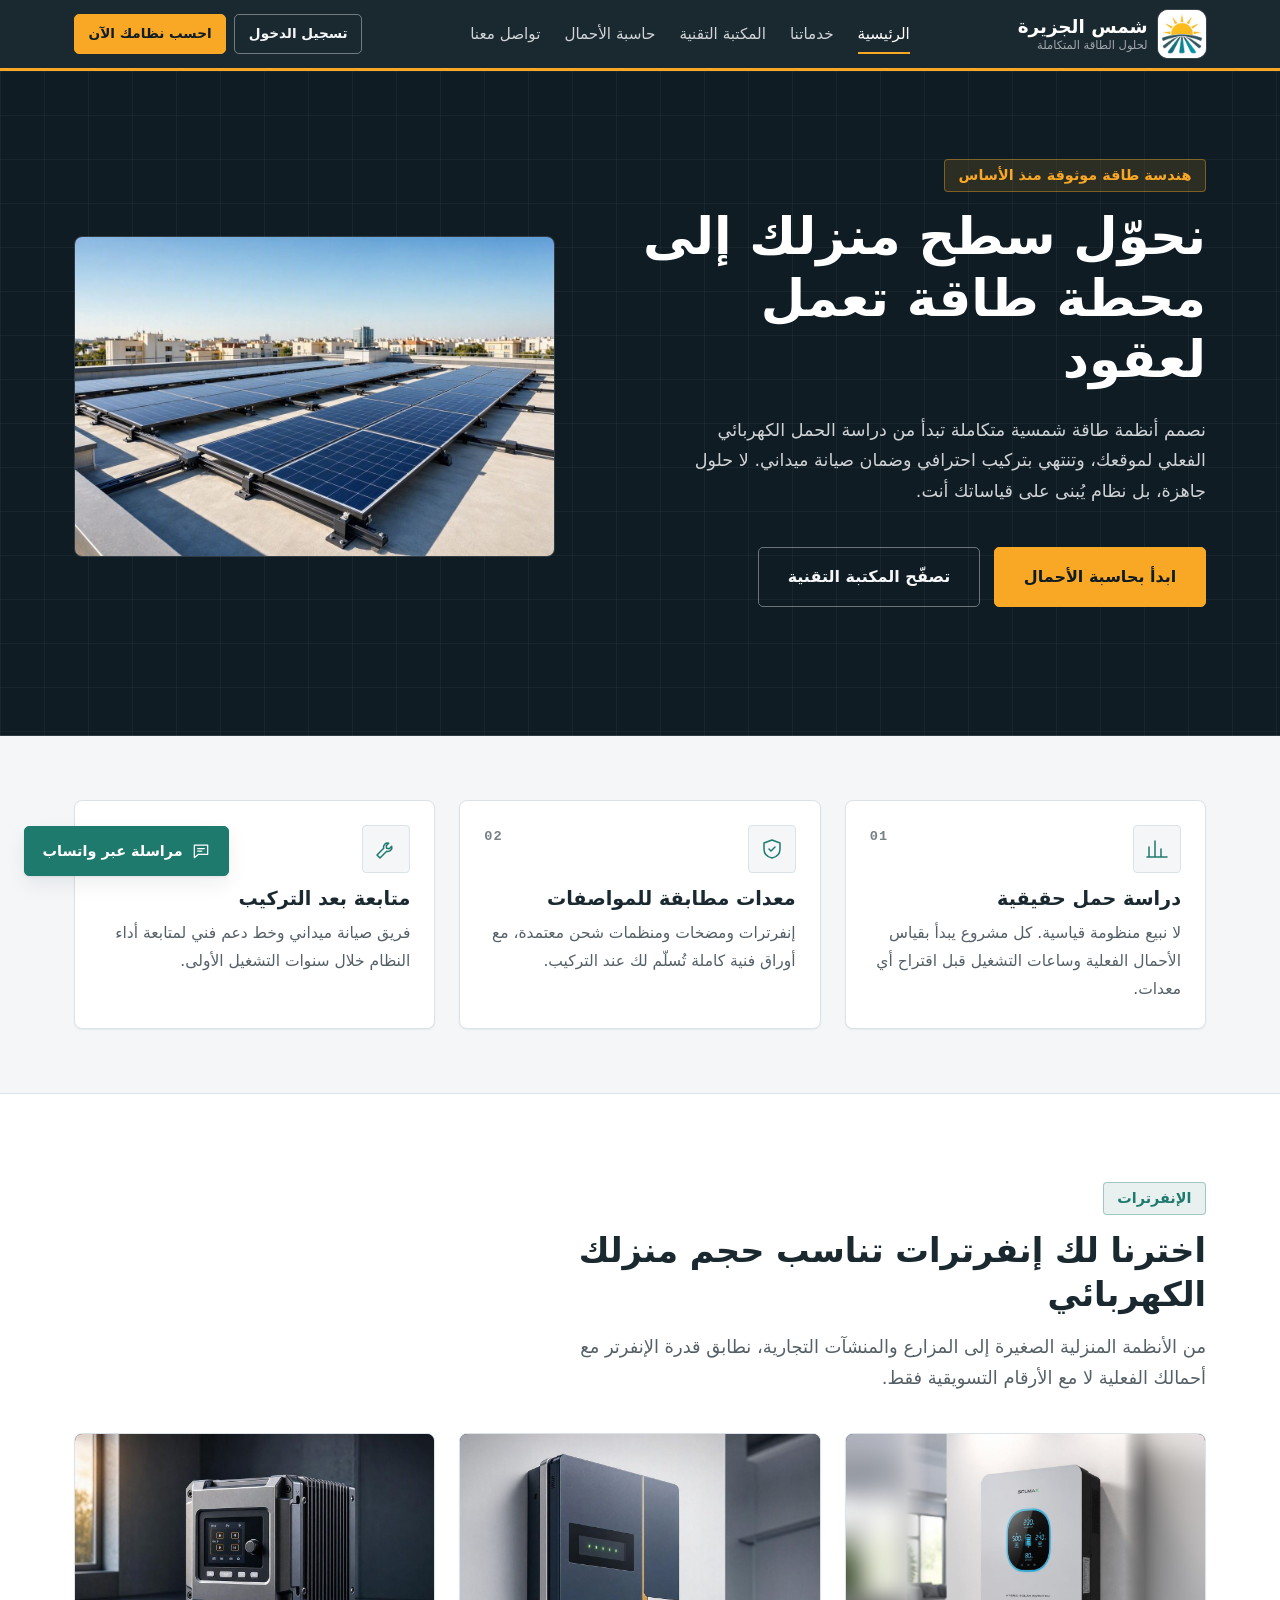
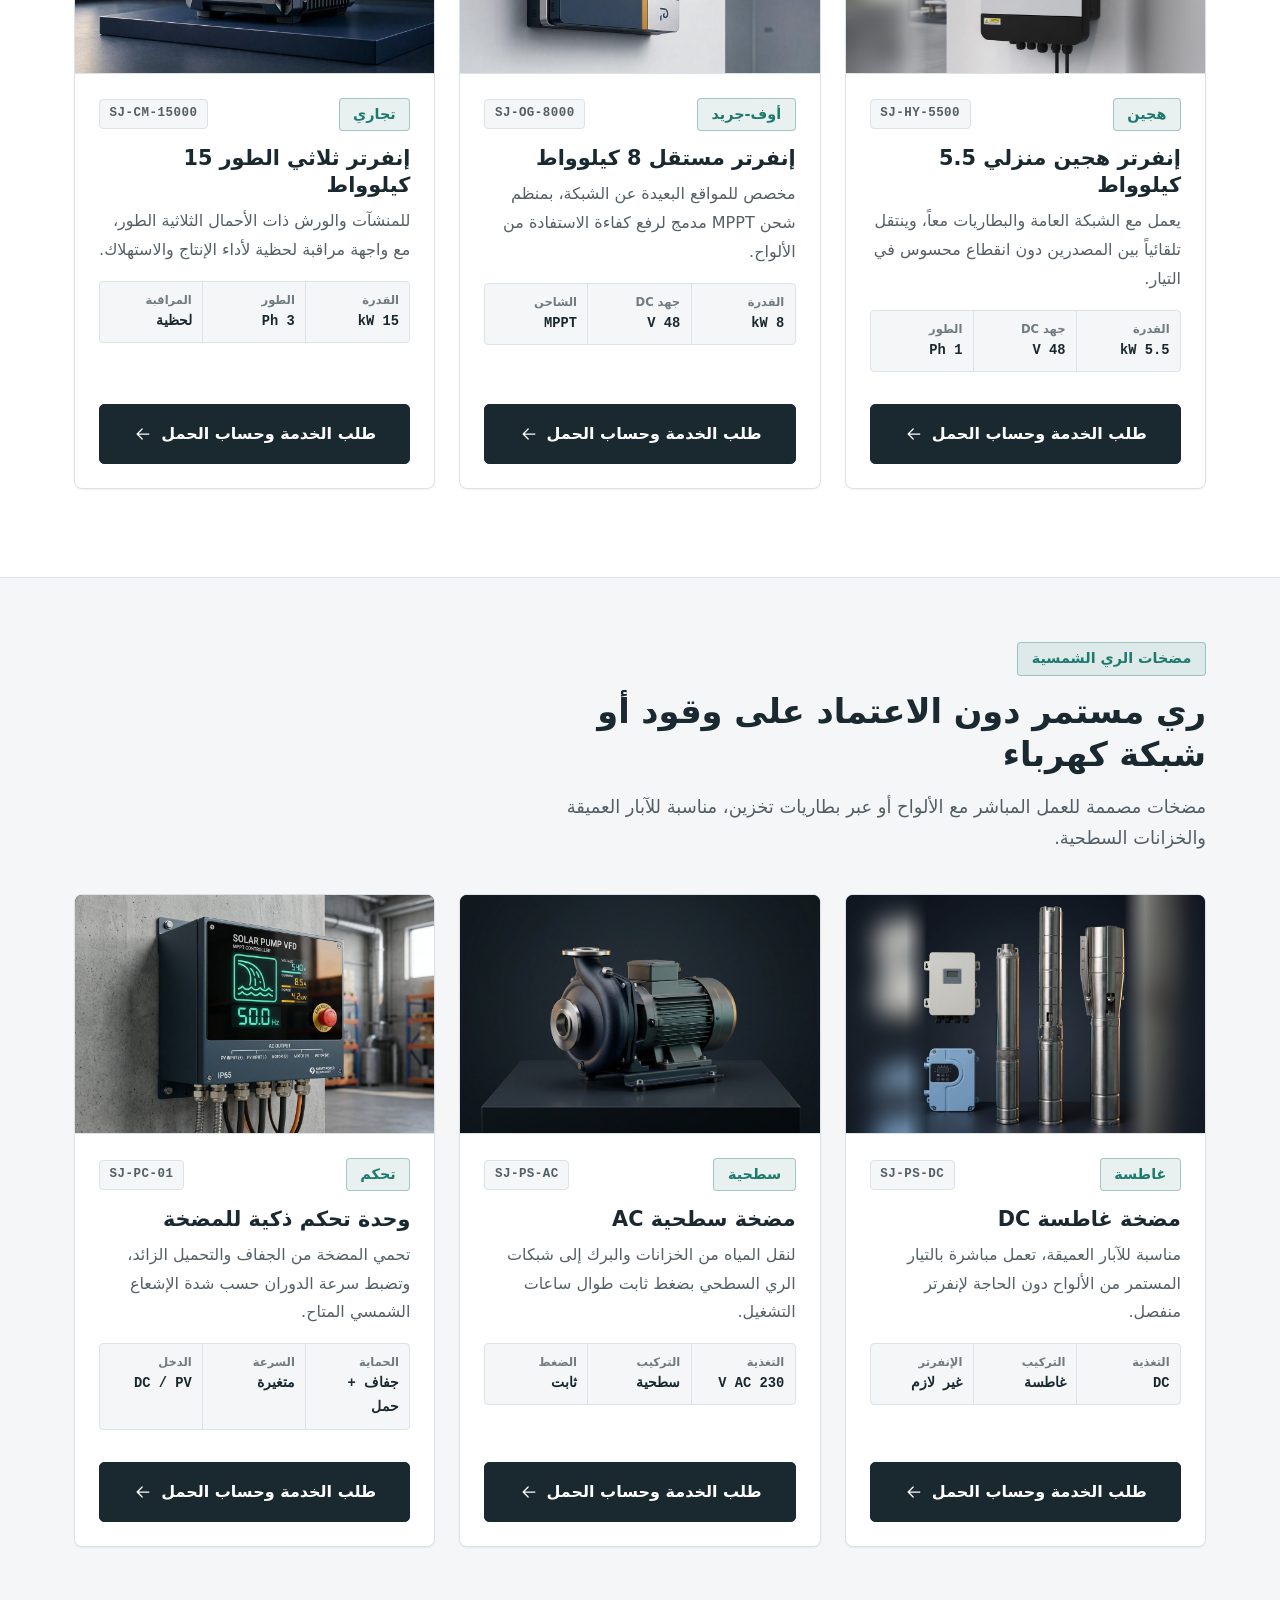
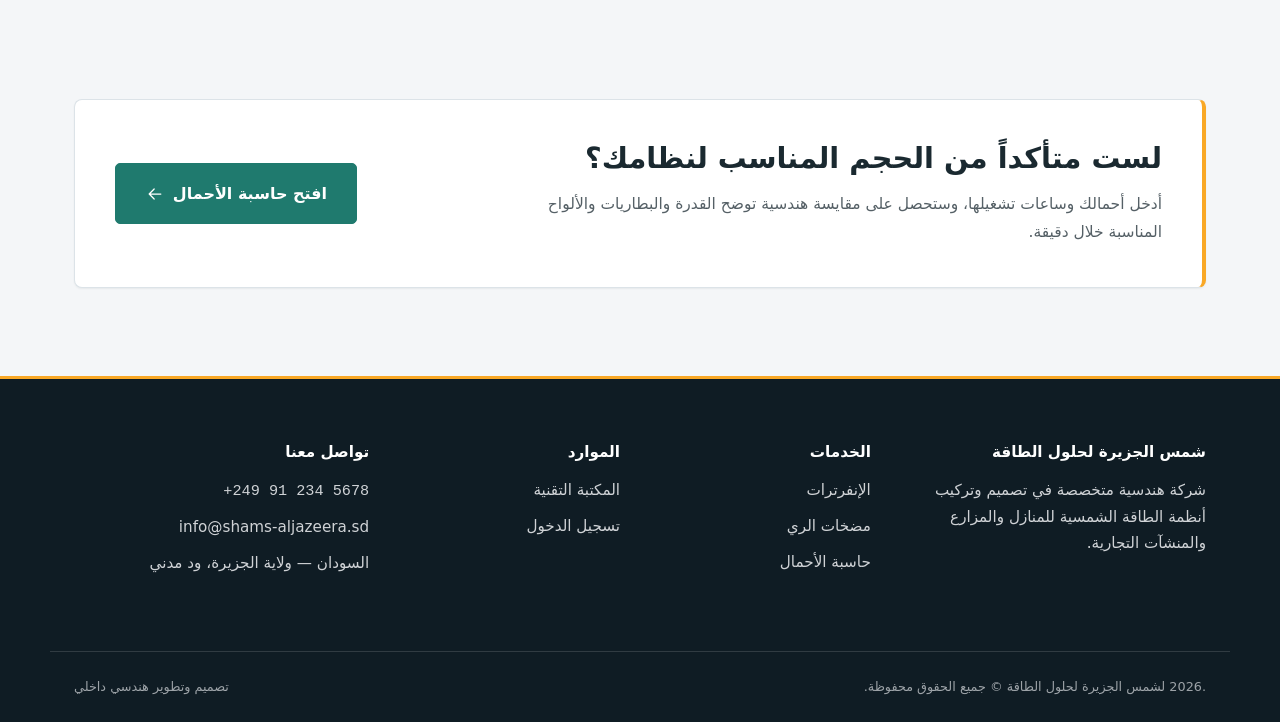
==== commit 283c8d76: "Update index.html" ====
--- a/index.html
+++ b/index.html
@@ -322,7 +322,7 @@
         </div>
       </div>
       <div class="container footer-bottom">
-        <span>&copy 2026 شمس الجزيرة لحلول الطاقة. جميع الحقوق محفوظة.</span>
+        <span>.2026 لشمس الجزيرة لحلول الطاقة &copy جميع الحقوق محفوظة.</span>
         <span>تصميم وتطوير هندسي داخلي</span>
       </div>
     </footer>
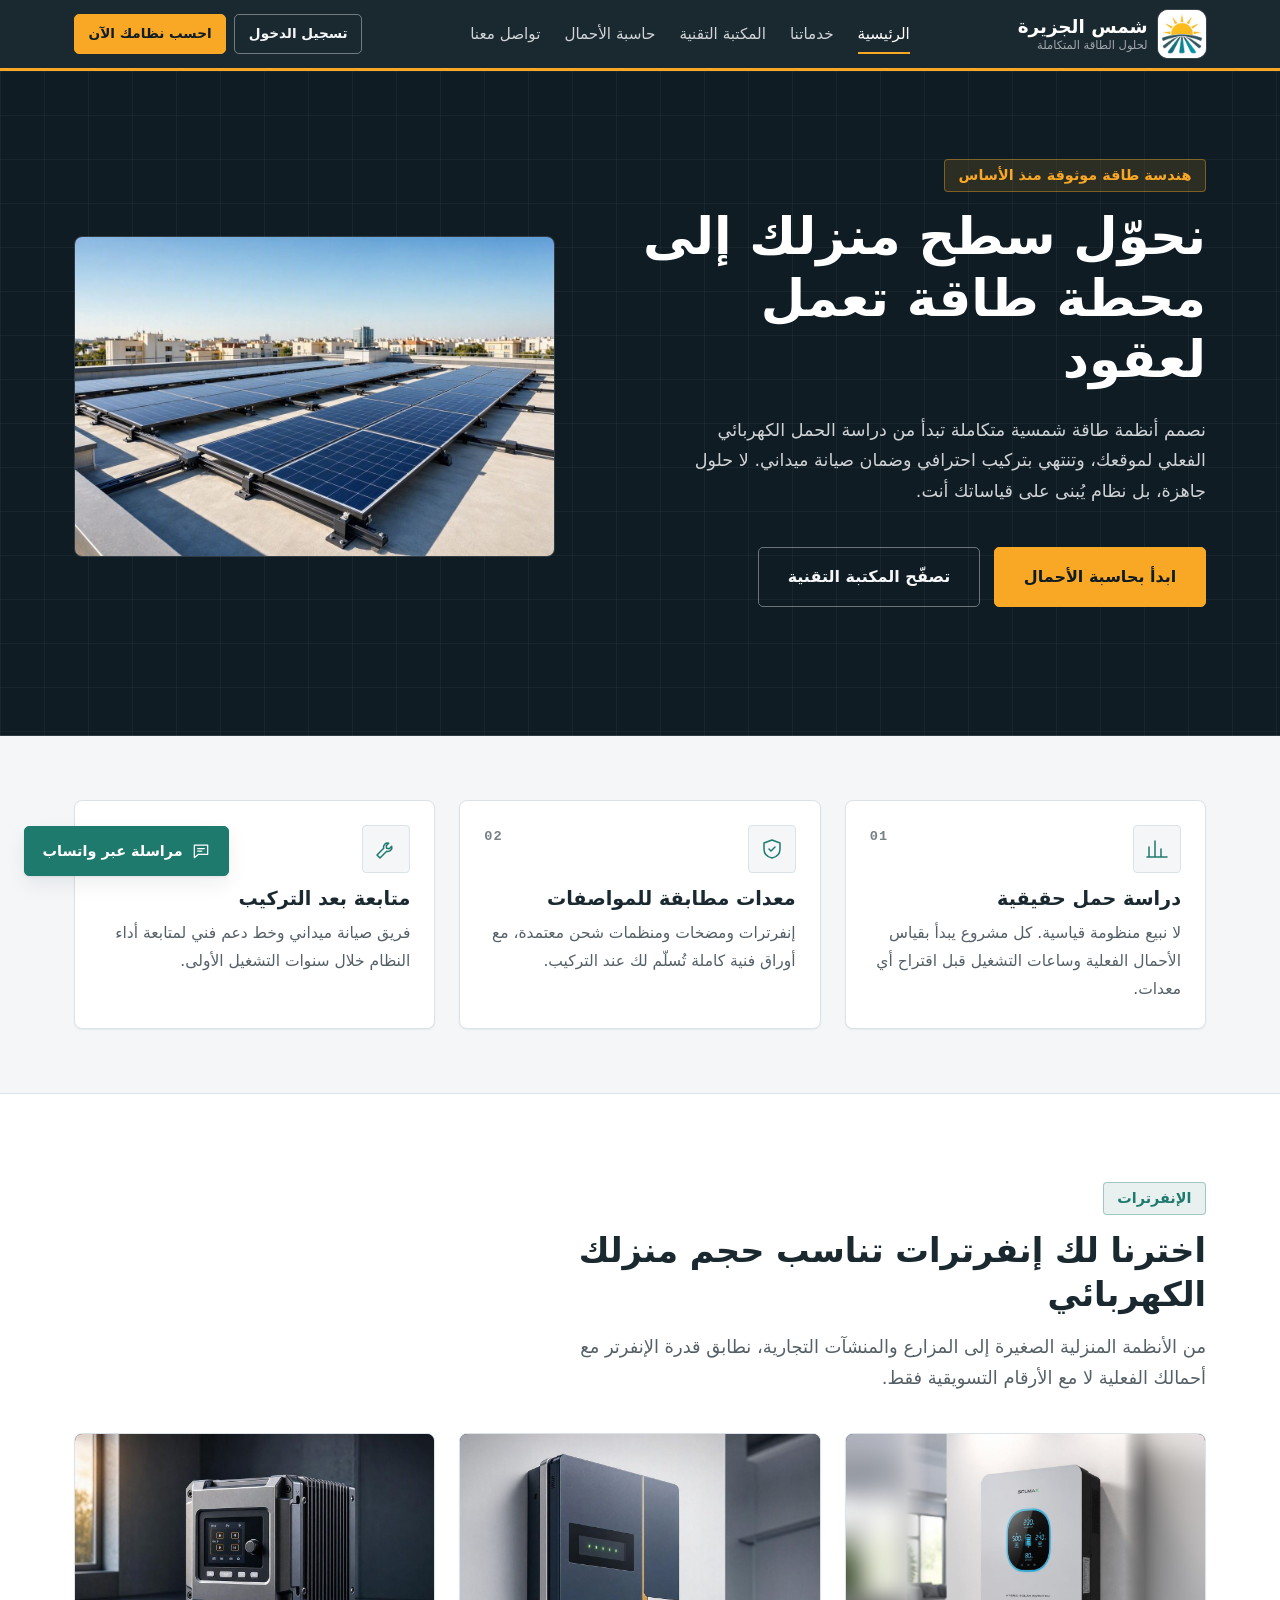
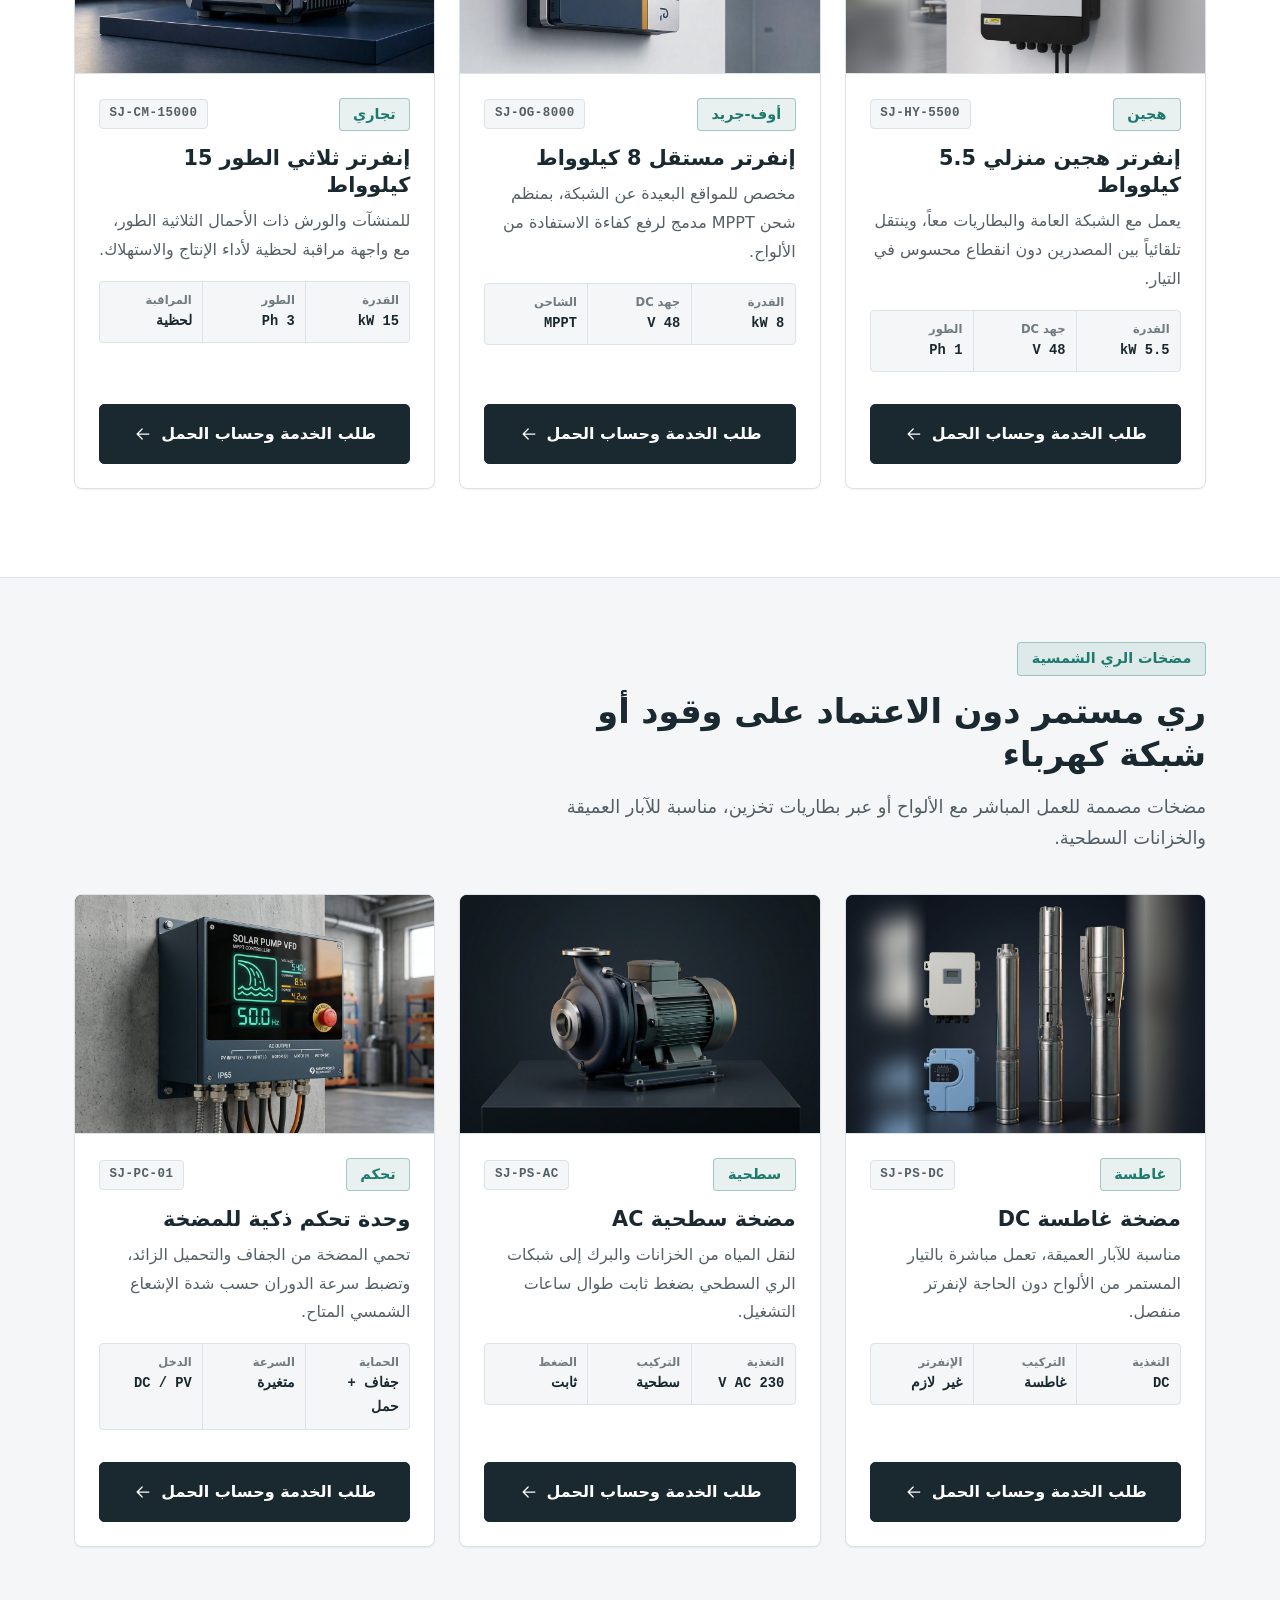
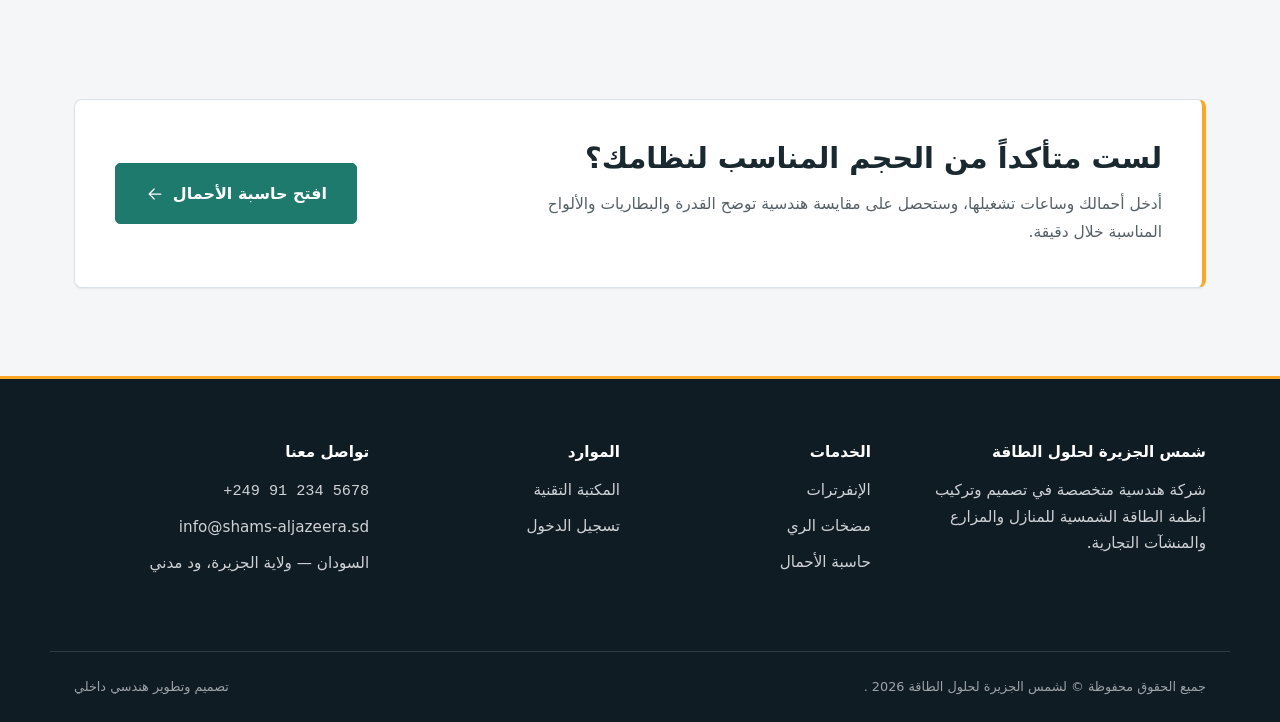
==== commit 042a3cab: "Update index.html" ====
--- a/index.html
+++ b/index.html
@@ -18,7 +18,6 @@
     </noscript>
     <header class="site-header" id="siteHeader">
       <div class="container navbar">
-        <!-- ضع صورة الشعار في المسار images/logo.png -->
         <a href="index.html" class="brand" aria-label="شمس الجزيرة لحلول الطاقة - الرئيسية"><img src="images/logo.png" class="brand-logo" width="48" height="48" alt="شعار شمس الجزيرة"><span class="brand-name">شمس الجزيرة<small>لحلول الطاقة المتكاملة</small></span></a>
         <nav class="nav-links" id="navLinks" aria-label="التنقل الرئيسي">
           <a href="index.html" class="is-active" aria-current="page">الرئيسية</a>
@@ -322,7 +321,7 @@
         </div>
       </div>
       <div class="container footer-bottom">
-        <span>.2026 لشمس الجزيرة لحلول الطاقة &copy جميع الحقوق محفوظة.</span>
+        <span> جميع الحقوق محفوظة &copy   لشمس الجزيرة لحلول الطاقة  2026  .</span>
         <span>تصميم وتطوير هندسي داخلي</span>
       </div>
     </footer>
